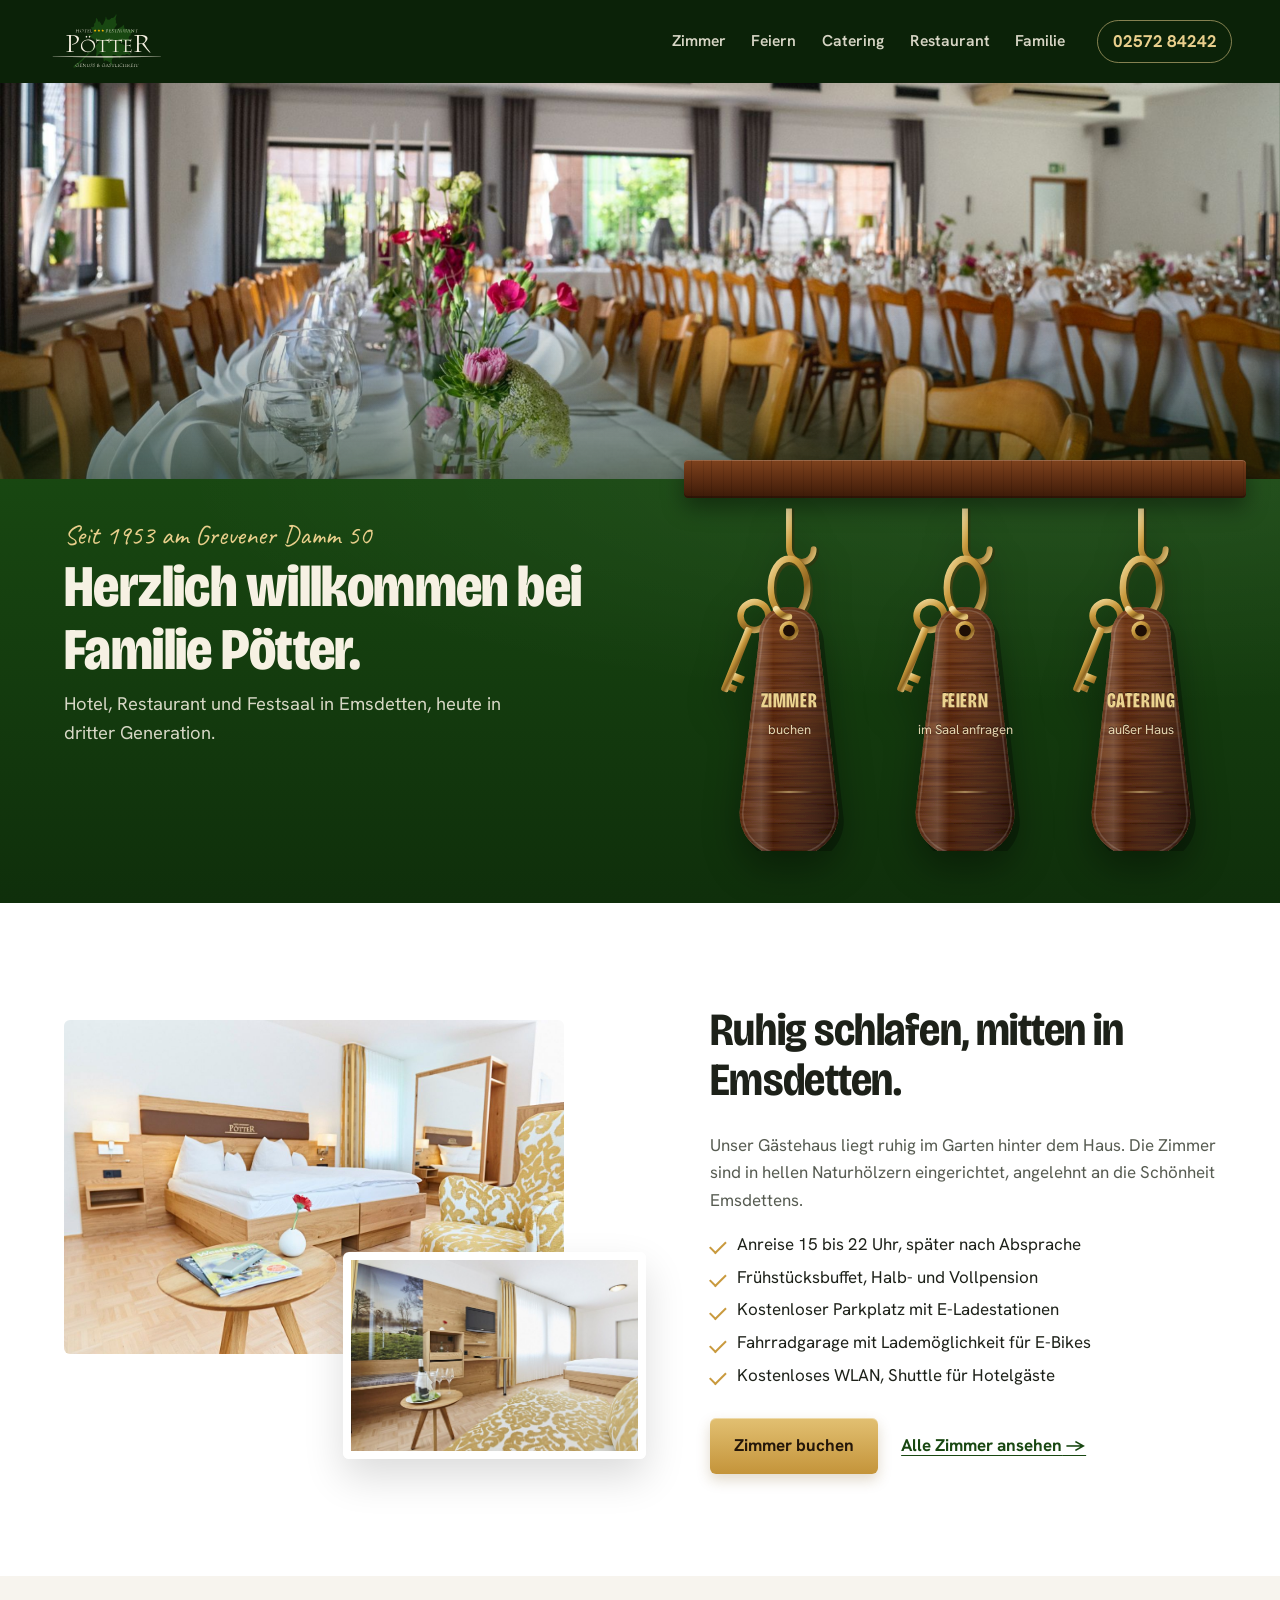
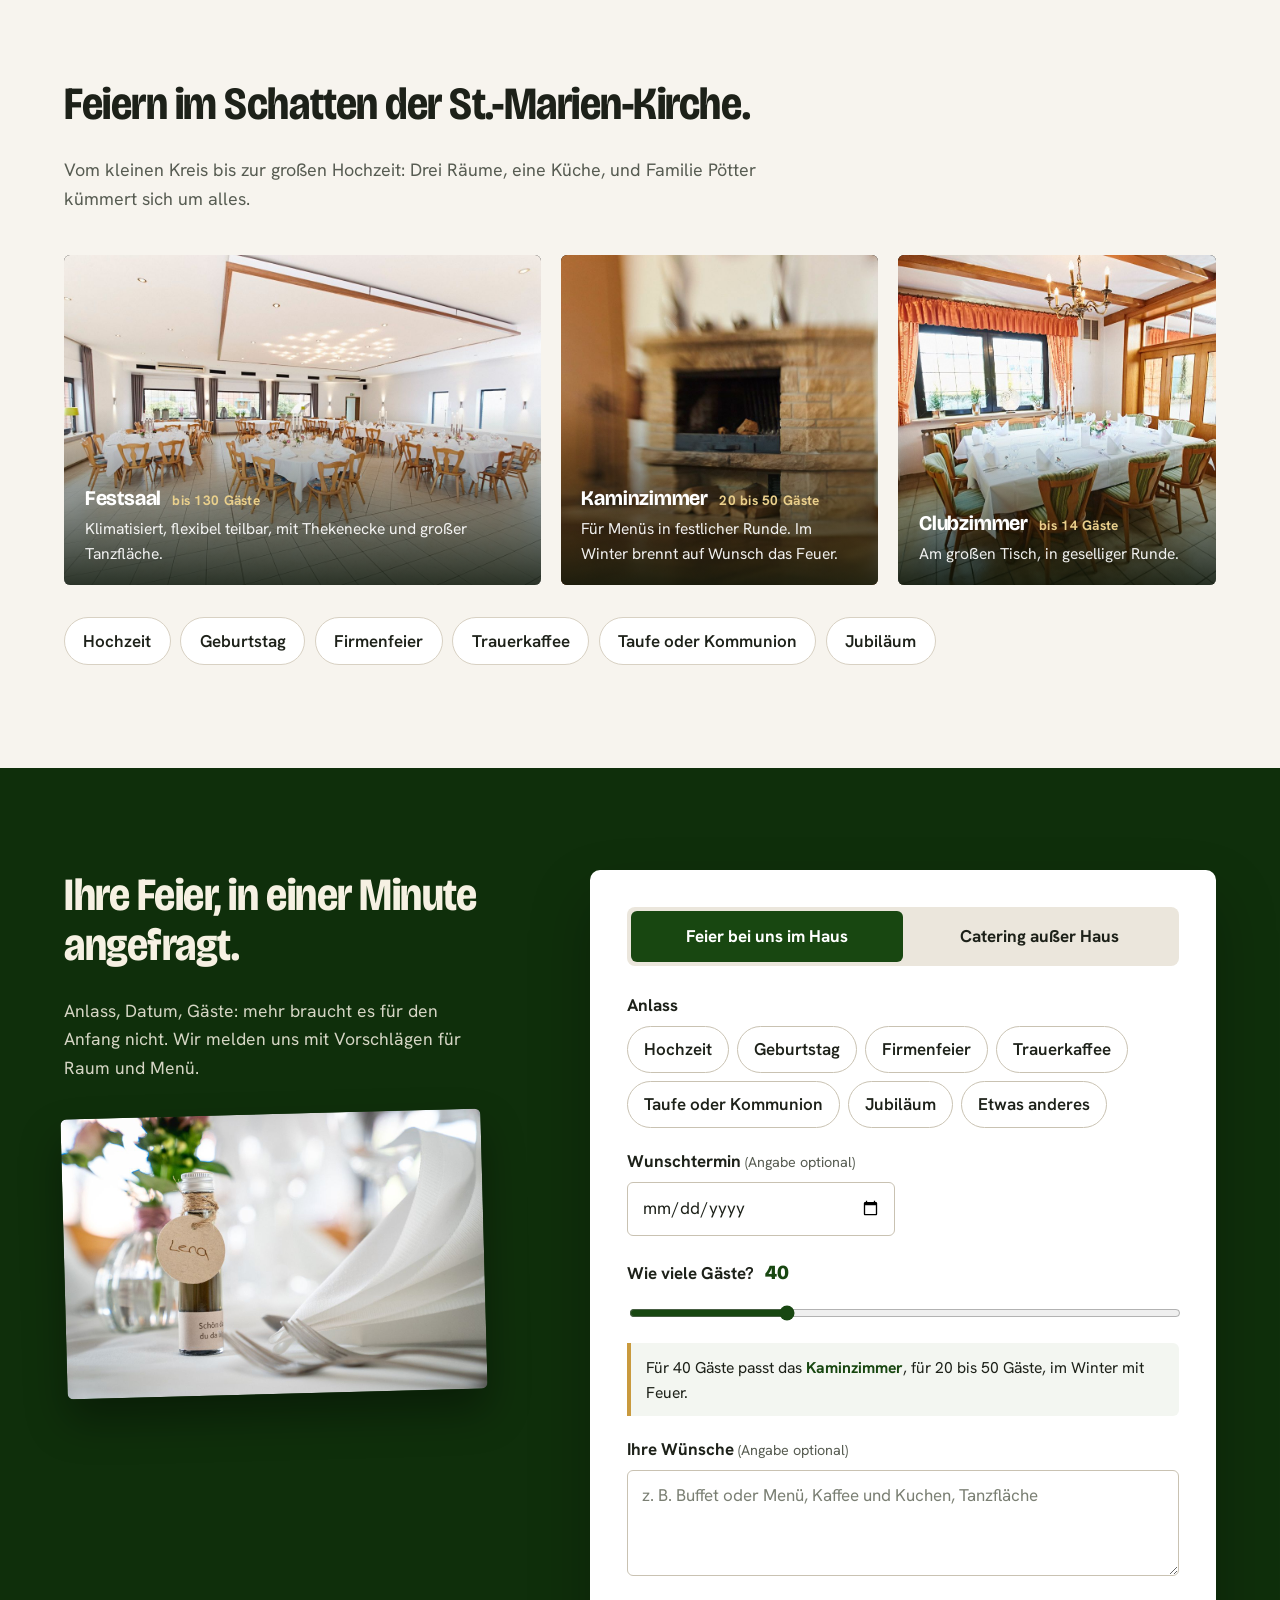
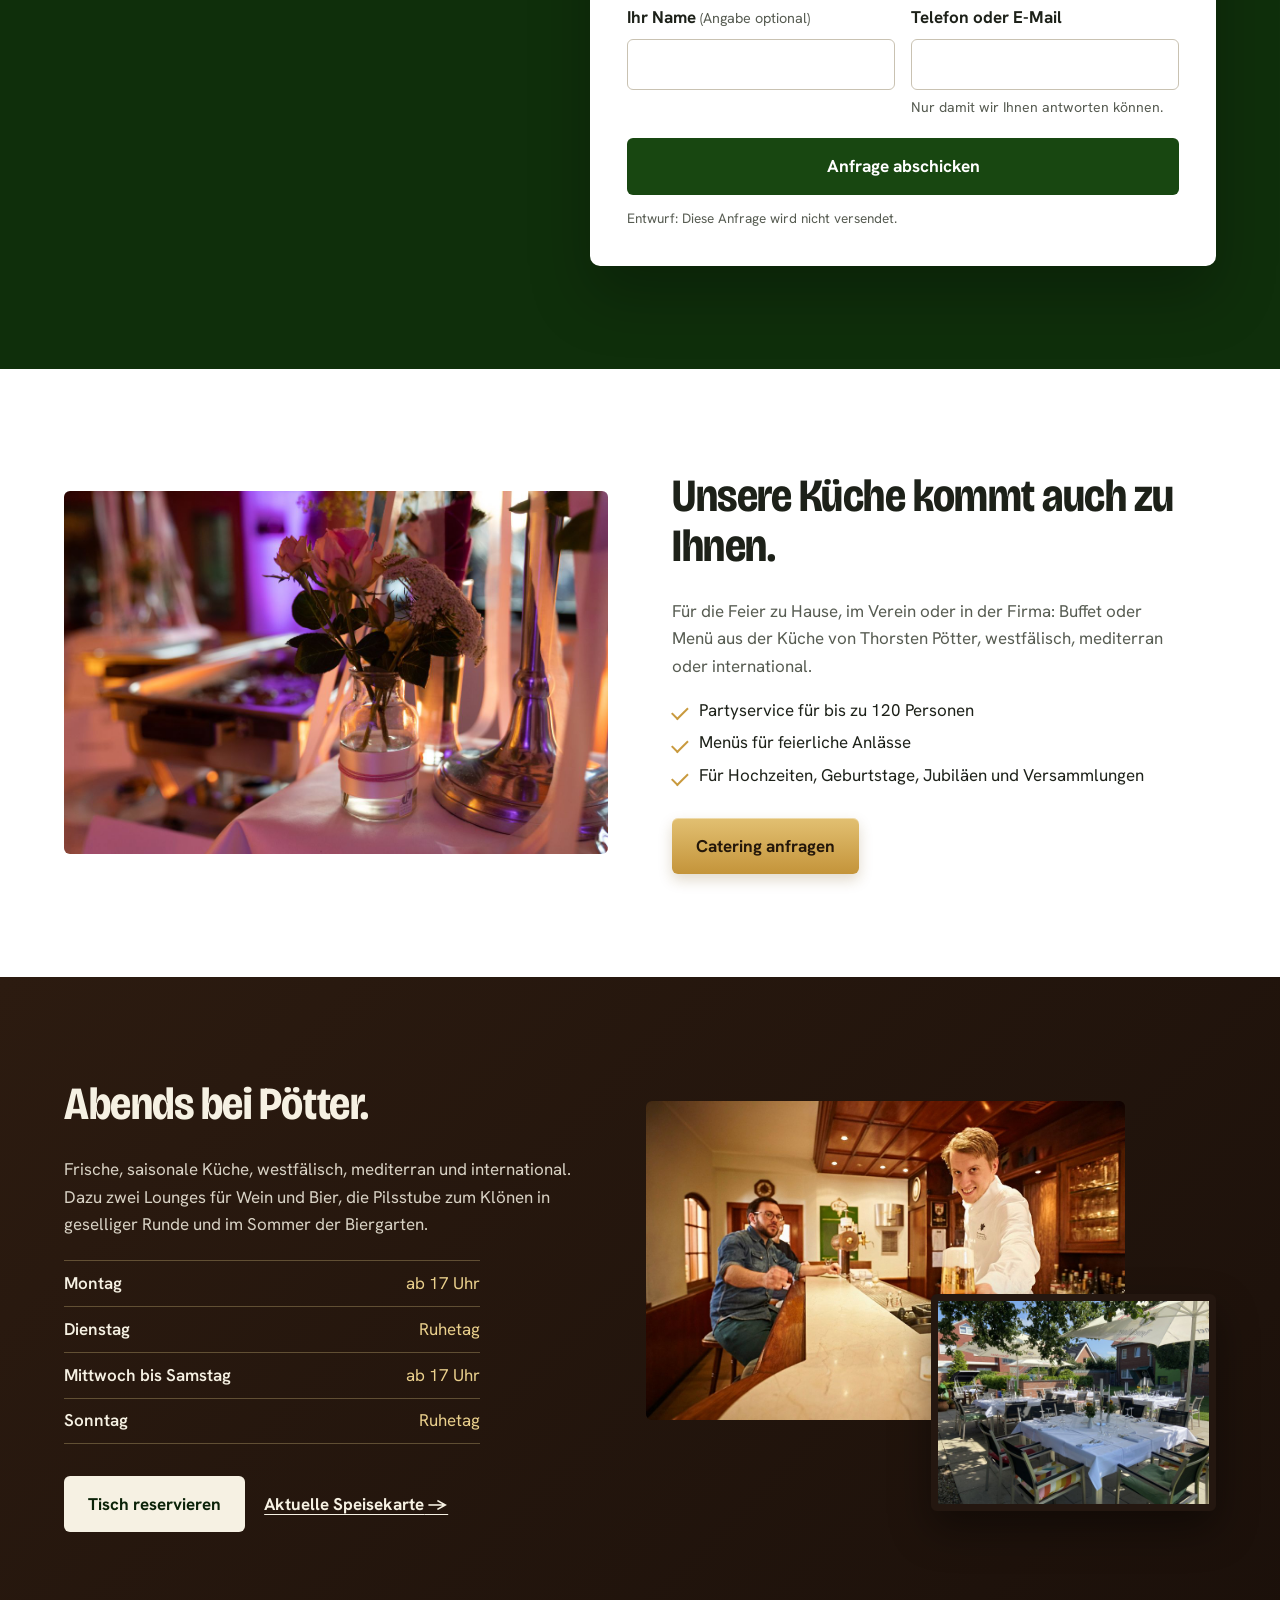
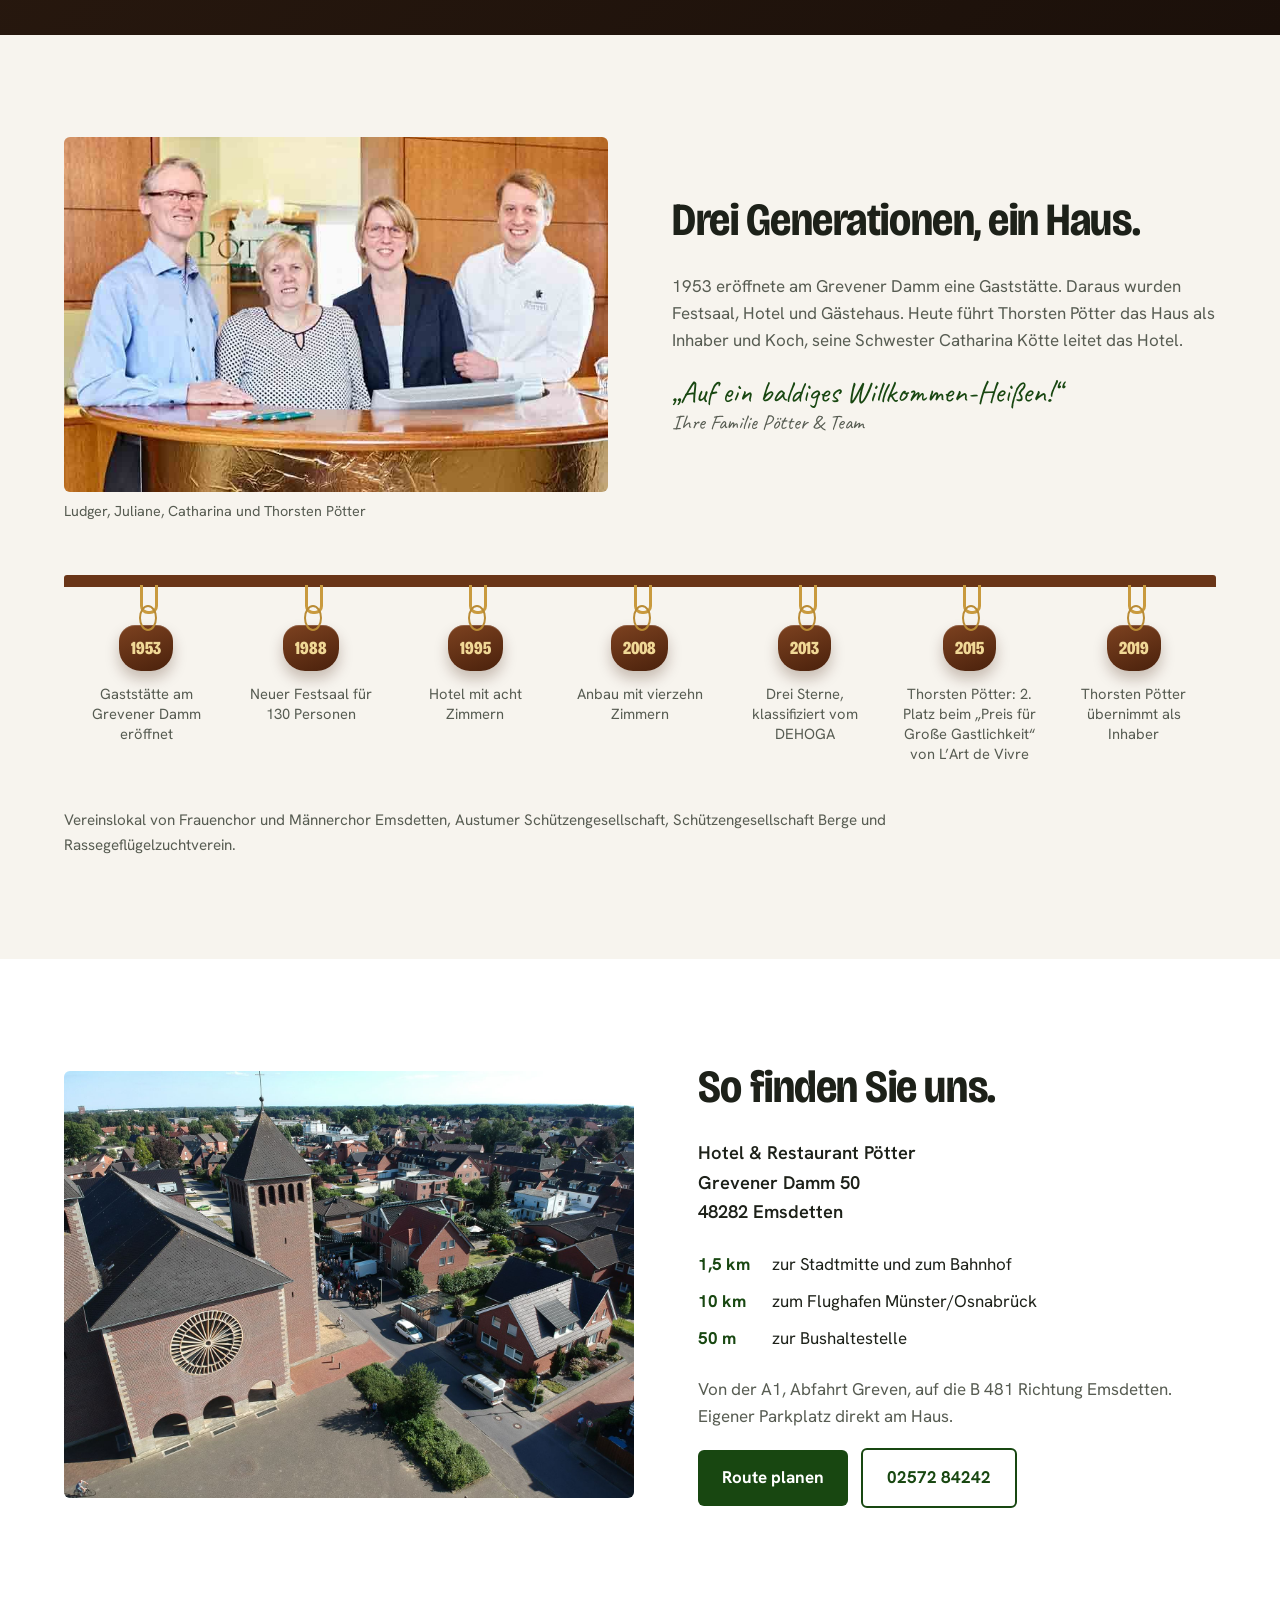
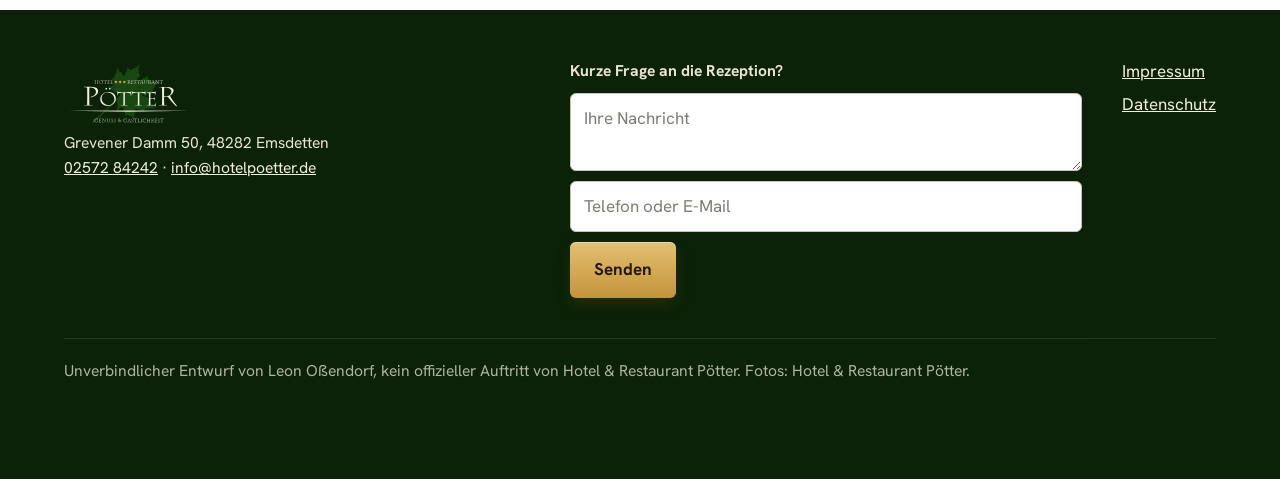
==== index.html @ 9cf36cfa "Entwurf Hotel & Restaurant Pötter: Startseite mit Schlüsselbrett, Feieranfrage, Catering" ====
<!DOCTYPE html>
<html lang="de-DE">
<head>
<meta charset="utf-8">
<meta name="viewport" content="width=device-width, initial-scale=1">
<meta name="robots" content="noindex,nofollow">
<title>Hotel & Restaurant Pötter, Emsdetten (Entwurf)</title>
<meta name="description" content="Unverbindlicher Entwurf von Leon Oßendorf für das Hotel & Restaurant Pötter in Emsdetten.">
<link rel="preload" href="fonts/bricolage.woff" as="font" type="font/woff" crossorigin>
<link rel="stylesheet" href="css/style.css?v=1">
<link rel="icon" href="img/signet.svg" type="image/svg+xml">
</head>
<body>
<a class="skip" href="#inhalt">Zum Inhalt</a>

<!-- Wiederverwendbare Teile für die Schlüsselanhänger -->
<svg width="0" height="0" style="position:absolute" aria-hidden="true" focusable="false">
  <defs>
    <filter id="maserung" x="0" y="0" width="100%" height="100%">
      <feTurbulence type="fractalNoise" baseFrequency="0.012 0.32" numOctaves="3" seed="7" result="n"/>
      <feColorMatrix in="n" type="matrix" values="0 0 0 0 0.36  0 0 0 0 0.19  0 0 0 0 0.08  0 0 0 -1.6 1.15" result="dunkel"/>
      <feComposite in="dunkel" in2="SourceGraphic" operator="in" result="holz"/>
      <feBlend in="holz" in2="SourceGraphic" mode="multiply"/>
    </filter>
    <linearGradient id="lack" x1="0" y1="0" x2="1" y2="1">
      <stop offset="0" stop-color="#8a4a22"/>
      <stop offset=".55" stop-color="#5e2e14"/>
      <stop offset="1" stop-color="#3a1b0b"/>
    </linearGradient>
    <linearGradient id="glanz" x1="0" y1="0" x2="1" y2="0">
      <stop offset="0" stop-color="#fff" stop-opacity=".0"/>
      <stop offset=".22" stop-color="#fff" stop-opacity=".16"/>
      <stop offset=".34" stop-color="#fff" stop-opacity=".0"/>
      <stop offset="1" stop-color="#000" stop-opacity=".22"/>
    </linearGradient>
    <linearGradient id="messing" x1="0" y1="0" x2="1" y2="1">
      <stop offset="0" stop-color="#f3dea0"/>
      <stop offset=".35" stop-color="#c99a3e"/>
      <stop offset=".7" stop-color="#8d6420"/>
      <stop offset="1" stop-color="#e2c47a"/>
    </linearGradient>
    <symbol id="anhaenger" viewBox="0 -34 140 354">
      <!-- Messinghaken aus der Leiste -->
      <path d="M70 -34V2c0 9 6 14 12 14s11-5 11-12" fill="none" stroke="#3b2a0c" stroke-width="7" stroke-linecap="round" opacity=".45" transform="translate(1.5 2)"/>
      <path d="M70 -34V2c0 9 6 14 12 14s11-5 11-12" fill="none" stroke="url(#messing)" stroke-width="5.5" stroke-linecap="round"/>
      <!-- Schlüssel hinter dem Anhänger -->
      <g transform="translate(46 46) rotate(22)">
        <circle cx="0" cy="22" r="13" fill="none" stroke="url(#messing)" stroke-width="6"/>
        <rect x="-3.5" y="34" width="7" height="64" rx="2" fill="url(#messing)"/>
        <path d="M3 78h10v7H3zM3 89h7v6H3z" fill="url(#messing)"/>
      </g>
      <!-- Ring -->
      <ellipse cx="70" cy="40" rx="17" ry="27" fill="none" stroke="#5b4214" stroke-width="7.5" opacity=".55" transform="translate(1.5 2)"/>
      <ellipse cx="70" cy="40" rx="17" ry="27" fill="none" stroke="url(#messing)" stroke-width="6"/>
      <!-- Schatten des Anhängers -->
      <path d="M70 58c20 0 28 13 28 30l18 160c2 24-18 44-46 44S22 272 24 248L42 88c0-17 8-30 28-30z" fill="#000" opacity=".28" transform="translate(5 7)"/>
      <!-- Körper aus Holz -->
      <path d="M70 58c20 0 28 13 28 30l18 160c2 24-18 44-46 44S22 272 24 248L42 88c0-17 8-30 28-30z" fill="url(#lack)" filter="url(#maserung)"/>
      <path d="M70 58c20 0 28 13 28 30l18 160c2 24-18 44-46 44S22 272 24 248L42 88c0-17 8-30 28-30z" fill="url(#glanz)"/>
      <path d="M70 61c18 0 25 12 25 27l18 160c2 22-16 41-43 41S25 270 27 248L45 88c0-15 7-27 25-27z" fill="none" stroke="#fff" stroke-opacity=".14" stroke-width="1.5"/>
      <!-- Loch mit Messingöse -->
      <circle cx="70" cy="80" r="9" fill="url(#messing)"/>
      <circle cx="70" cy="80" r="5.5" fill="#1d0e05"/>
      <!-- Ring vorne durch die Öse -->
      <path d="M58 60a17 27 0 0 0 12 7" fill="none" stroke="url(#messing)" stroke-width="6" stroke-linecap="round"/>
    </symbol>
  </defs>
</svg>

<header class="kopf" id="top">
  <a class="marke" href="#top" aria-label="Hotel & Restaurant Pötter, zum Seitenanfang">
    <img src="img/logo-hell.svg" alt="Hotel & Restaurant Pötter" width="150" height="83">
  </a>
  <nav class="menue" aria-label="Hauptmenü">
    <a href="#zimmer">Zimmer</a>
    <a href="#feiern">Feiern</a>
    <a href="#catering">Catering</a>
    <a href="#restaurant">Restaurant</a>
    <a href="#familie">Familie</a>
  </nav>
  <a class="kopf-tel" href="tel:+49257284242"><span>02572 84242</span></a>
</header>

<main id="inhalt">

<!-- HERO: das Schlüsselbrett -->
<section class="hero" aria-labelledby="hero-titel">
  <div class="hero-bild">
    <img src="img/saal-tafel.jpg" alt="Festlich gedeckte lange Tafel mit Blumen im Festsaal von Pötter" width="1920" height="1280" fetchpriority="high">
  </div>
  <div class="hero-brett">
    <div class="hero-text">
      <p class="seit">Seit 1953 am Grevener Damm 50</p>
      <h1 id="hero-titel">Herzlich willkommen bei Familie Pötter.</h1>
      <p class="hero-unter">Hotel, Restaurant und Festsaal in Emsdetten, heute in dritter Generation.</p>
    </div>
    <ul class="schluessel" aria-label="Wohin möchten Sie?">
      <li>
        <a class="key" href="#zimmer" data-open="buchung">
          <svg class="fob" viewBox="0 -34 140 354" aria-hidden="true"><use href="#anhaenger"/></svg>
          <span class="gravur"><span class="g-gross">Zimmer</span><span class="g-klein">buchen</span></span>
        </a>
      </li>
      <li>
        <a class="key" href="#anfrage" data-weg="saal">
          <svg class="fob" viewBox="0 -34 140 354" aria-hidden="true"><use href="#anhaenger"/></svg>
          <span class="gravur"><span class="g-gross">Feiern</span><span class="g-klein">im Saal anfragen</span></span>
        </a>
      </li>
      <li>
        <a class="key" href="#anfrage" data-weg="catering">
          <svg class="fob" viewBox="0 -34 140 354" aria-hidden="true"><use href="#anhaenger"/></svg>
          <span class="gravur"><span class="g-gross">Catering</span><span class="g-klein">außer Haus</span></span>
        </a>
      </li>
    </ul>
  </div>
</section>

<!-- ZIMMER -->
<section class="block zimmer" id="zimmer" aria-labelledby="zimmer-titel">
  <div class="zimmer-bilder">
    <img class="z1" src="img/zimmer-1.jpg" alt="Doppelzimmer mit hellem Naturholz und Sesseln" width="1224" height="816" loading="lazy">
    <img class="z2" src="img/zimmer-3.jpg" alt="Zimmer mit großem Landschaftsbild an der Wand" width="1192" height="795" loading="lazy">
  </div>
  <div class="zimmer-text">
    <h2 id="zimmer-titel">Ruhig schlafen, mitten in Emsdetten.</h2>
    <p>Unser Gästehaus liegt ruhig im Garten hinter dem Haus. Die Zimmer sind in hellen Naturhölzern eingerichtet, angelehnt an die Schönheit Emsdettens.</p>
    <ul class="haekchen">
      <li>Anreise 15 bis 22 Uhr, später nach Absprache</li>
      <li>Frühstücksbuffet, Halb- und Vollpension</li>
      <li>Kostenloser Parkplatz mit E-Ladestationen</li>
      <li>Fahrradgarage mit Lademöglichkeit für E-Bikes</li>
      <li>Kostenloses WLAN, Shuttle für Hotelgäste</li>
    </ul>
    <button class="knopf knopf-messing" type="button" data-open="buchung">Zimmer buchen</button>
    <a class="mehr" href="#hinweis-unterseite" data-unterseite="Zimmer">Alle Zimmer ansehen</a>
  </div>
</section>

<!-- FEIERN -->
<section class="block feiern" id="feiern" aria-labelledby="feiern-titel">
  <div class="feiern-kopf">
    <h2 id="feiern-titel">Feiern im Schatten der <span class="nw">St.-Marien-Kirche.</span></h2>
    <p>Vom kleinen Kreis bis zur großen Hochzeit: Drei Räume, eine Küche, und Familie Pötter kümmert sich um alles.</p>
  </div>
  <div class="raeume">
    <article class="raum">
      <img src="img/festsaal.jpg" alt="Festsaal mit runden, festlich gedeckten Tischen" width="1224" height="816" loading="lazy">
      <div class="raum-text">
        <h3>Festsaal <span class="anzahl">bis 130 Gäste</span></h3>
        <p>Klimatisiert, flexibel teilbar, mit Thekenecke und großer Tanzfläche.</p>
      </div>
    </article>
    <article class="raum">
      <img src="img/kaminzimmer.jpg" alt="Kamin im Kaminzimmer" width="1224" height="816" loading="lazy">
      <div class="raum-text">
        <h3>Kaminzimmer <span class="anzahl">20 bis 50 Gäste</span></h3>
        <p>Für Menüs in festlicher Runde. Im Winter brennt auf Wunsch das Feuer.</p>
      </div>
    </article>
    <article class="raum">
      <img src="img/clubzimmer.jpg" alt="Gedeckte Tafel in einem holzvertäfelten Raum" width="1224" height="816" loading="lazy">
      <div class="raum-text">
        <h3>Clubzimmer <span class="anzahl">bis 14 Gäste</span></h3>
        <p>Am großen Tisch, in geselliger Runde.</p>
      </div>
    </article>
  </div>
  <ul class="anlaesse" aria-label="Anlässe">
    <li><button type="button" data-anlass="Hochzeit">Hochzeit</button></li>
    <li><button type="button" data-anlass="Geburtstag">Geburtstag</button></li>
    <li><button type="button" data-anlass="Firmenfeier">Firmenfeier</button></li>
    <li><button type="button" data-anlass="Trauerkaffee">Trauerkaffee</button></li>
    <li><button type="button" data-anlass="Taufe oder Kommunion">Taufe oder Kommunion</button></li>
    <li><button type="button" data-anlass="Jubiläum">Jubiläum</button></li>
  </ul>
</section>

<!-- ANFRAGE mit Weiche -->
<section class="block anfrage" id="anfrage" aria-labelledby="anfrage-titel">
  <div class="anfrage-seite">
    <h2 id="anfrage-titel">Ihre Feier, in einer Minute angefragt.</h2>
    <p>Anlass, Datum, Gäste: mehr braucht es für den Anfang nicht. Wir melden uns mit Vorschlägen für Raum und Menü.</p>
    <figure class="anfrage-foto">
      <img src="img/tischkarte.jpg" alt="Tischkarte mit Namen neben einer gefalteten Serviette" width="1200" height="800" loading="lazy">
    </figure>
  </div>

  <form class="formular" id="feierform" novalidate>
    <div class="weiche" role="radiogroup" aria-label="Wo soll gefeiert werden?">
      <label><input type="radio" name="weg" value="saal" checked><span>Feier bei uns im Haus</span></label>
      <label><input type="radio" name="weg" value="catering"><span>Catering außer Haus</span></label>
    </div>

    <fieldset class="feld">
      <legend>Anlass</legend>
      <div class="chips" id="anlass-chips">
        <label><input type="radio" name="anlass" value="Hochzeit"><span>Hochzeit</span></label>
        <label><input type="radio" name="anlass" value="Geburtstag"><span>Geburtstag</span></label>
        <label><input type="radio" name="anlass" value="Firmenfeier"><span>Firmenfeier</span></label>
        <label><input type="radio" name="anlass" value="Trauerkaffee"><span>Trauerkaffee</span></label>
        <label><input type="radio" name="anlass" value="Taufe oder Kommunion"><span>Taufe oder Kommunion</span></label>
        <label><input type="radio" name="anlass" value="Jubiläum"><span>Jubiläum</span></label>
        <label><input type="radio" name="anlass" value="Etwas anderes"><span>Etwas anderes</span></label>
      </div>
    </fieldset>

    <div class="zweispaltig">
      <div class="feld">
        <label for="datum">Wunschtermin <span class="opt">(Angabe optional)</span></label>
        <input type="date" id="datum" name="datum">
      </div>
      <div class="feld nur-catering">
        <label for="ort">Wo wird gefeiert? <span class="opt">(Angabe optional)</span></label>
        <input type="text" id="ort" name="ort" placeholder="z. B. Firma in Emsdetten" autocomplete="off">
      </div>
    </div>

    <div class="feld">
      <label for="gaeste">Wie viele Gäste? <output id="gaeste-zahl" for="gaeste">40</output></label>
      <input type="range" id="gaeste" name="gaeste" min="5" max="130" step="5" value="40">
      <p class="raumtipp" id="raumtipp" aria-live="polite"></p>
    </div>

    <div class="feld">
      <label for="wuensche">Ihre Wünsche <span class="opt">(Angabe optional)</span></label>
      <textarea id="wuensche" name="wuensche" rows="3" placeholder="z. B. Buffet oder Menü, Kaffee und Kuchen, Tanzfläche"></textarea>
    </div>

    <div class="zweispaltig">
      <div class="feld">
        <label for="name">Ihr Name <span class="opt">(Angabe optional)</span></label>
        <input type="text" id="name" name="name" autocomplete="name">
      </div>
      <div class="feld">
        <label for="rueckweg">Telefon oder E-Mail</label>
        <input type="text" id="rueckweg" name="rueckweg" autocomplete="email" required aria-describedby="rueckweg-hilfe">
        <p class="hilfe" id="rueckweg-hilfe">Nur damit wir Ihnen antworten können.</p>
      </div>
    </div>

    <button class="knopf knopf-gruen" type="submit">Anfrage abschicken</button>
    <p class="entwurf-vermerk">Entwurf: Diese Anfrage wird nicht versendet.</p>
    <div class="bestaetigung" id="bestaetigung" tabindex="-1" hidden></div>
  </form>
</section>

<!-- CATERING -->
<section class="block catering" id="catering" aria-labelledby="catering-titel">
  <div class="catering-bild">
    <img src="img/buffet.jpg" alt="Angerichtetes Buffet mit Blumen und Kerzenlicht" width="1200" height="800" loading="lazy">
  </div>
  <div class="catering-text">
    <h2 id="catering-titel">Unsere Küche kommt auch zu Ihnen.</h2>
    <p>Für die Feier zu Hause, im Verein oder in der Firma: Buffet oder Menü aus der Küche von Thorsten Pötter, westfälisch, mediterran oder international.</p>
    <ul class="haekchen">
      <li>Partyservice für bis zu 120 Personen</li>
      <li>Menüs für feierliche Anlässe</li>
      <li>Für Hochzeiten, Geburtstage, Jubiläen und Versammlungen</li>
    </ul>
    <a class="knopf knopf-messing" href="#anfrage" data-weg="catering">Catering anfragen</a>
  </div>
</section>

<!-- RESTAURANT -->
<section class="block restaurant" id="restaurant" aria-labelledby="restaurant-titel">
  <div class="restaurant-text">
    <h2 id="restaurant-titel">Abends bei Pötter.</h2>
    <p>Frische, saisonale Küche, westfälisch, mediterran und international. Dazu zwei Lounges für Wein und Bier, die Pilsstube zum Klönen in geselliger Runde und im Sommer der Biergarten.</p>
    <dl class="zeiten">
      <div><dt>Montag</dt><dd>ab 17 Uhr</dd></div>
      <div><dt>Dienstag</dt><dd>Ruhetag</dd></div>
      <div><dt>Mittwoch bis Samstag</dt><dd>ab 17 Uhr</dd></div>
      <div><dt>Sonntag</dt><dd>Ruhetag</dd></div>
    </dl>
    <div class="knopfreihe">
      <button class="knopf knopf-hell" type="button" data-open="tisch">Tisch reservieren</button>
      <a class="mehr mehr-hell" href="#hinweis-unterseite" data-unterseite="Speisekarte">Aktuelle Speisekarte</a>
    </div>
  </div>
  <div class="restaurant-bilder">
    <img class="r1" src="img/pilsstube.jpg" alt="Thorsten Pötter zapft ein Pils an der Theke der Pilsstube" width="1224" height="816" loading="lazy">
    <img class="r2" src="img/biergarten.jpg" alt="Gedeckte Tafeln im Biergarten unter Sonnenschirmen" width="1280" height="960" loading="lazy">
  </div>
</section>

<!-- FAMILIE: Schlüsselbrett der Jahre -->
<section class="block familie" id="familie" aria-labelledby="familie-titel">
  <div class="familie-kopf">
    <figure class="familie-foto">
      <img src="img/familie.jpg" alt="Ludger, Juliane, Catharina und Thorsten Pötter an der Rezeption" width="830" height="542" loading="lazy">
      <figcaption>Ludger, Juliane, Catharina und Thorsten Pötter</figcaption>
    </figure>
    <div>
      <h2 id="familie-titel">Drei Generationen, ein Haus.</h2>
      <p>1953 eröffnete am Grevener Damm eine Gaststätte. Daraus wurden Festsaal, Hotel und Gästehaus. Heute führt Thorsten Pötter das Haus als Inhaber und Koch, seine Schwester Catharina Kötte leitet das Hotel.</p>
      <p class="zitat">„Auf ein baldiges Willkommen-Heißen!“ <span>Ihre Familie Pötter &amp; Team</span></p>
    </div>
  </div>
  <ol class="jahre" aria-label="Geschichte des Hauses">
    <li><span class="jahr">1953</span><span class="was">Gaststätte am Grevener Damm eröffnet</span></li>
    <li><span class="jahr">1988</span><span class="was">Neuer Festsaal für 130 Personen</span></li>
    <li><span class="jahr">1995</span><span class="was">Hotel mit acht Zimmern</span></li>
    <li><span class="jahr">2008</span><span class="was">Anbau mit vierzehn Zimmern</span></li>
    <li><span class="jahr">2013</span><span class="was">Drei Sterne, klassifiziert vom DEHOGA</span></li>
    <li><span class="jahr">2015</span><span class="was">Thorsten Pötter: 2. Platz beim „Preis für Große Gastlichkeit“ von L’Art de Vivre</span></li>
    <li><span class="jahr">2019</span><span class="was">Thorsten Pötter übernimmt als Inhaber</span></li>
  </ol>
  <p class="vereine">Vereinslokal von Frauenchor und Männerchor Emsdetten, Austumer Schützengesellschaft, Schützengesellschaft Berge und Rassegeflügelzuchtverein.</p>
</section>

<!-- ANFAHRT -->
<section class="block anfahrt" id="anfahrt" aria-labelledby="anfahrt-titel">
  <img class="luftbild" src="img/luftbild.jpg" alt="Luftbild: St.-Marien-Kirche und daneben das Haus Pötter" width="1600" height="1200" loading="lazy">
  <div class="anfahrt-text">
    <h2 id="anfahrt-titel">So finden Sie uns.</h2>
    <address>Hotel &amp; Restaurant Pötter<br>Grevener Damm 50<br>48282 Emsdetten</address>
    <ul class="entfernung">
      <li><strong>1,5 km</strong> zur Stadtmitte und zum Bahnhof</li>
      <li><strong>10 km</strong> zum Flughafen Münster/Osnabrück</li>
      <li><strong>50 m</strong> zur Bushaltestelle</li>
    </ul>
    <p>Von der A1, Abfahrt Greven, auf die B 481 Richtung Emsdetten. Eigener Parkplatz direkt am Haus.</p>
    <div class="knopfreihe">
      <a class="knopf knopf-gruen" href="https://www.openstreetmap.org/?mlat=52.16956&amp;mlon=7.540271#map=17/52.16956/7.540271" rel="noopener" target="_blank">Route planen</a>
      <a class="knopf knopf-rand" href="tel:+49257284242">02572 84242</a>
    </div>
  </div>
</section>

</main>

<footer class="fuss">
  <div class="fuss-spalten">
    <div>
      <img src="img/logo-hell.svg" alt="Hotel & Restaurant Pötter" width="130" height="72">
      <p>Grevener Damm 50, 48282 Emsdetten<br><a href="tel:+49257284242">02572 84242</a> · <a href="mailto:info@hotelpoetter.de">info@hotelpoetter.de</a></p>
    </div>
    <form class="kurzform" id="kurzform" novalidate>
      <p class="kurzform-titel">Kurze Frage an die Rezeption?</p>
      <label for="kf-text" class="unsichtbar">Ihre Nachricht</label>
      <textarea id="kf-text" rows="2" placeholder="Ihre Nachricht"></textarea>
      <label for="kf-weg" class="unsichtbar">Telefon oder E-Mail</label>
      <input id="kf-weg" type="text" placeholder="Telefon oder E-Mail" required>
      <button class="knopf knopf-messing" type="submit">Senden</button>
      <p class="kf-ok" id="kf-ok" hidden>Danke! Im Entwurf wird nichts versendet. In der fertigen Seite landet Ihre Nachricht direkt an der Rezeption.</p>
    </form>
    <nav aria-label="Rechtliches" class="fuss-links">
      <a href="impressum.html">Impressum</a>
      <a href="datenschutz.html">Datenschutz</a>
    </nav>
  </div>
  <p class="entwurf">Unverbindlicher Entwurf von Leon Oßendorf, kein offizieller Auftritt von Hotel &amp; Restaurant Pötter. Fotos: Hotel &amp; Restaurant Pötter.</p>
</footer>

<!-- Mobile Leiste -->
<nav class="daumen" aria-label="Schnellzugriff">
  <a href="tel:+49257284242">Anrufen</a>
  <button type="button" data-open="buchung">Zimmer</button>
  <a href="#anfrage" data-weg="saal">Feier anfragen</a>
</nav>

<!-- Demo-Fenster -->
<dialog class="fenster" id="fenster-buchung" aria-labelledby="fb-titel">
  <form method="dialog" class="fenster-inhalt" id="buchungform">
    <h2 id="fb-titel">Zimmer buchen</h2>
    <div class="zweispaltig">
      <div class="feld"><label for="fb-an">Anreise</label><input type="date" id="fb-an"></div>
      <div class="feld"><label for="fb-ab">Abreise</label><input type="date" id="fb-ab"></div>
    </div>
    <div class="feld"><label for="fb-pers">Personen</label>
      <select id="fb-pers"><option>1</option><option selected>2</option><option>3</option><option>4</option></select></div>
    <button class="knopf knopf-gruen" type="button" id="fb-pruefen">Freie Zimmer zeigen</button>
    <p class="fenster-hinweis" id="fb-hinweis">In der fertigen Seite zeigt dieser Knopf direkt die freien Zimmer aus Ihrem Buchungssystem DIRS21, ohne Umweg.</p>
    <button class="schliessen" value="zu" aria-label="Fenster schließen">×</button>
  </form>
</dialog>
<dialog class="fenster" id="fenster-tisch" aria-labelledby="ft-titel">
  <form method="dialog" class="fenster-inhalt">
    <h2 id="ft-titel">Tisch reservieren</h2>
    <p>In der fertigen Seite öffnet sich hier Ihre Tischreservierung von gastronaut, wie bisher: Tag, Uhrzeit, Personen, fertig.</p>
    <p class="fenster-hinweis">Lieber anrufen? <a href="tel:+49257284242">02572 84242</a></p>
    <button class="schliessen" value="zu" aria-label="Fenster schließen">×</button>
  </form>
</dialog>
<dialog class="fenster" id="fenster-unterseite" aria-labelledby="fu-titel">
  <form method="dialog" class="fenster-inhalt">
    <h2 id="fu-titel">Unterseite</h2>
    <p id="fu-text">Diese Unterseite baue ich nach unserem Gespräch aus.</p>
    <button class="schliessen" value="zu" aria-label="Fenster schließen">×</button>
  </form>
</dialog>

<script src="js/main.js?v=1"></script>
</body>
</html>
---- css/style.css ----
@font-face{font-family:"Bricolage";src:url(../fonts/bricolage.woff) format("woff");font-weight:400 800;font-stretch:75% 100%;font-display:swap}
@font-face{font-family:"Hanken";src:url(../fonts/hanken.woff) format("woff");font-weight:100 900;font-display:swap}
@font-face{font-family:"Caveat";src:url(../fonts/caveat-var.woff2) format("woff2");font-weight:400 700;font-display:swap}

:root{
  --gruen:#184711;
  --gruen-tief:#0f2f0b;
  --gruen-nacht:#0b2208;
  --holz:#5e2e14;
  --messing:#c99a3e;
  --messing-hell:#e9cf8c;
  --papier:#f7f4ee;
  --stein:#ebe6dc;
  --tinte:#1d2119;
  --grau:#575c52;
  --rand:#d8d1c3;
  --r:6px;
}
*{box-sizing:border-box}
html{scroll-behavior:smooth;scroll-padding-top:84px}
body{margin:0;font-family:"Hanken",system-ui,sans-serif;font-size:1.0625rem;line-height:1.6;color:var(--tinte);background:#fff;-webkit-font-smoothing:antialiased}
img{max-width:100%;height:auto;display:block}
h1,h2,h3{font-family:"Bricolage",sans-serif;line-height:1.08;margin:0 0 .6em;letter-spacing:-.01em}
h2{font-size:clamp(1.9rem,3.6vw,3rem);font-weight:700;font-stretch:88%}
h3{font-size:1.3rem;font-weight:700}
p{margin:0 0 1em}
a{color:inherit}
.skip{position:absolute;left:-999px;top:0;background:#fff;padding:.6em 1em;z-index:99}
.skip:focus{left:8px;top:8px}
.unsichtbar{position:absolute;width:1px;height:1px;overflow:hidden;clip:rect(0 0 0 0)}
:focus-visible{outline:3px solid var(--messing);outline-offset:3px}

/* Kopf */
.kopf{position:sticky;top:0;z-index:20;display:flex;align-items:center;gap:2rem;padding:.55rem clamp(1rem,4vw,3rem);background:var(--gruen-nacht);color:#f3eedf}
.marke img{width:118px;height:auto}
.menue{display:flex;gap:1.6rem;margin-left:auto}
.menue a{text-decoration:none;font-weight:600;font-size:.98rem;opacity:.88;padding:.4rem 0;border-bottom:2px solid transparent;transition:opacity .2s,border-color .2s}
.menue a:hover{opacity:1;border-color:var(--messing)}
.kopf-tel{text-decoration:none;font-weight:700;border:1.5px solid rgba(233,207,140,.55);color:var(--messing-hell);padding:.45rem .9rem;border-radius:999px;white-space:nowrap;transition:background .2s}
.kopf-tel:hover{background:rgba(233,207,140,.12)}

/* Hero */
.hero{position:relative;background:var(--gruen-tief);color:#f6f1e3}
.hero-bild{height:min(44vh,450px);overflow:hidden;position:relative}
.hero-bild img{width:100%;height:100%;object-fit:cover;object-position:50% 58%;transform:scale(1.04);animation:ruhig 14s ease-out forwards}
.hero-bild::after{content:"";position:absolute;inset:0;background:linear-gradient(180deg,rgba(11,34,8,.0) 55%,rgba(11,34,8,.55) 100%)}
@keyframes ruhig{to{transform:scale(1)}}
.hero-brett{position:relative;display:grid;grid-template-columns:minmax(0,1fr) auto;gap:2rem 3rem;align-items:start;padding:0 clamp(1rem,5vw,4.5rem) 3.2rem;
  background:
    radial-gradient(120% 90% at 85% 0%,rgba(255,255,255,.06),transparent 60%),
    linear-gradient(180deg,var(--gruen) 0%,var(--gruen-tief) 100%)}
.hero{--fobw:150px;--fobgap:26px}
/* Holzleiste mit den Schlüsseln, sitzt auf der Kante zwischen Bild und Brett */
.schluessel{position:relative;z-index:0}
.schluessel::before{content:"";position:absolute;z-index:2;left:-30px;right:-30px;top:0;height:38px;border-radius:4px;
  background:repeating-linear-gradient(90deg,rgba(40,15,3,0) 0 7px,rgba(40,15,3,.22) 7px 8px,rgba(40,15,3,0) 8px 19px,rgba(40,15,3,.14) 19px 20px),
  linear-gradient(180deg,#7f421d 0%,#5a2b11 55%,#3b1a08 100%);
  box-shadow:0 10px 22px rgba(0,0,0,.4),inset 0 1px 0 rgba(255,255,255,.2),inset 0 -2px 0 rgba(0,0,0,.25)}
.schluessel li{position:relative;z-index:1}
.hero-text{padding-top:2.6rem;max-width:34rem}
.nw{white-space:nowrap}
.seit{font-family:"Caveat",cursive;font-size:1.7rem;color:var(--messing-hell);margin:0 0 .25rem;line-height:1.1}
.hero h1{font-size:clamp(2.3rem,4.6vw,4rem);font-weight:800;font-stretch:84%;margin-bottom:.5rem}
.hero-unter{font-size:1.15rem;opacity:.86;max-width:28rem}
.schluessel{list-style:none;margin:-19px 0 0;padding:12px 0 0;display:flex;gap:var(--fobgap)}
.schluessel li{width:var(--fobw)}
.key{position:relative;display:block;width:var(--fobw);aspect-ratio:140/354;text-decoration:none;color:var(--messing-hell);transform-origin:50% 10%;
  animation:pendel 2.6s cubic-bezier(.3,.6,.4,1) both}
.schluessel li:nth-child(2) .key{animation-delay:.12s}
.schluessel li:nth-child(3) .key{animation-delay:.24s}
@keyframes pendel{0%{transform:rotate(7deg)}22%{transform:rotate(-4.5deg)}44%{transform:rotate(2.6deg)}64%{transform:rotate(-1.3deg)}82%{transform:rotate(.5deg)}100%{transform:rotate(0)}}
.key:hover,.key:focus-visible{animation:wink 1.1s ease-in-out}
@keyframes wink{0%,100%{transform:rotate(0)}30%{transform:rotate(-3.5deg)}65%{transform:rotate(2deg)}}
.fob{width:100%;height:100%;display:block;filter:drop-shadow(0 18px 18px rgba(0,0,0,.35))}
.gravur{position:absolute;left:12%;right:12%;top:56%;display:flex;flex-direction:column;align-items:center;text-align:center;gap:.25rem}
.g-gross{font-family:"Bricolage",sans-serif;font-weight:700;font-stretch:76%;font-size:1.3rem;letter-spacing:.03em;text-transform:uppercase;
  color:#ecd38f;text-shadow:0 -1px 0 rgba(0,0,0,.55),0 1px 0 rgba(255,235,180,.25)}
.g-klein{font-size:.82rem;line-height:1.25;color:#f1e3bd;opacity:.92;max-width:8.5em;text-shadow:0 -1px 0 rgba(0,0,0,.5)}
.key::after{content:"";position:absolute;left:34%;right:34%;top:84%;height:2px;background:linear-gradient(90deg,transparent,rgba(233,207,140,.55),transparent)}
.key:focus-visible{outline-offset:6px}

/* Blöcke */
.block{padding:clamp(3.5rem,8vw,6.5rem) clamp(1rem,5vw,4.5rem)}
.knopf{display:inline-flex;align-items:center;justify-content:center;gap:.5rem;font:inherit;font-weight:700;text-decoration:none;cursor:pointer;border:0;border-radius:var(--r);padding:.9rem 1.5rem;min-height:48px;transition:transform .2s,background .2s,box-shadow .2s}
.knopf:hover{transform:translateY(-1px)}
.knopf-messing{background:linear-gradient(180deg,#e2c072,#c4943a);color:#24170a;box-shadow:0 1px 0 rgba(255,255,255,.4) inset,0 6px 14px rgba(120,80,20,.22)}
.knopf-gruen{background:var(--gruen);color:#fff}
.knopf-gruen:hover{background:#1f5a17}
.knopf-hell{background:#f6f1e3;color:var(--gruen-nacht)}
.knopf-rand{background:transparent;color:var(--gruen);border:2px solid var(--gruen)}
.mehr{display:inline-block;margin-left:1.2rem;font-weight:700;color:var(--gruen);text-underline-offset:4px}
.mehr::after{content:" →"}
.mehr-hell{color:#f6f1e3}
.haekchen{list-style:none;padding:0;margin:0 0 1.8rem}
.haekchen li{position:relative;padding-left:1.7rem;margin:.35rem 0}
.haekchen li::before{content:"";position:absolute;left:0;top:.62em;width:.85rem;height:.45rem;border-left:2.5px solid var(--messing);border-bottom:2.5px solid var(--messing);transform:rotate(-45deg)}
.knopfreihe{display:flex;flex-wrap:wrap;align-items:center;gap:.8rem 0}

/* Zimmer */
.zimmer{display:grid;grid-template-columns:1.15fr 1fr;gap:clamp(2rem,5vw,5rem);align-items:center;background:#fff}
.zimmer-bilder{position:relative;padding-bottom:18%}
.zimmer-bilder .z1{border-radius:var(--r);width:86%}
.zimmer-bilder .z2{position:absolute;right:0;bottom:0;width:52%;border-radius:var(--r);border:8px solid #fff;box-shadow:0 18px 40px rgba(0,0,0,.14)}
.zimmer-text p{color:var(--grau);max-width:32rem}

/* Feiern */
.feiern{background:var(--papier)}
.feiern-kopf{max-width:46rem;margin-bottom:2.6rem}
.feiern-kopf p{color:var(--grau);font-size:1.12rem}
.raeume{display:grid;grid-template-columns:1.5fr 1fr 1fr;gap:1.25rem}
.raum{position:relative;border-radius:var(--r);overflow:hidden;background:#000;min-height:330px}
.raum img{position:absolute;inset:0;width:100%;height:100%;object-fit:cover;transition:transform .9s ease}
.raum:hover img{transform:scale(1.035)}
.raum-text{position:absolute;left:0;right:0;bottom:0;padding:5rem 1.3rem 1.2rem;color:#fff;background:linear-gradient(180deg,transparent,rgba(10,20,8,.86))}
.raum-text h3{margin-bottom:.3rem;display:flex;flex-wrap:wrap;align-items:baseline;gap:.2rem .7rem}
.raum-text p{margin:0;font-size:.98rem;opacity:.92}
.anzahl{font-family:"Hanken",sans-serif;font-size:.85rem;font-weight:700;color:var(--messing-hell);letter-spacing:.02em}
.anlaesse{list-style:none;display:flex;flex-wrap:wrap;gap:.6rem;padding:0;margin:2rem 0 0}
.anlaesse button{font:inherit;font-weight:600;cursor:pointer;background:#fff;border:1.5px solid var(--rand);color:var(--tinte);border-radius:999px;padding:.6rem 1.15rem;min-height:44px;transition:border-color .2s,background .2s}
.anlaesse button:hover{border-color:var(--gruen);background:#f1f5ef}

/* Anfrage */
.anfrage{display:grid;grid-template-columns:.85fr 1.15fr;gap:clamp(2rem,5vw,5rem);background:var(--gruen-tief);color:#f6f1e3;align-items:start}
.anfrage-seite p{opacity:.86;font-size:1.1rem;max-width:26rem}
.anfrage-foto{margin:2rem 0 0;max-width:420px}
.anfrage-foto img{border-radius:var(--r);transform:rotate(-1.5deg);box-shadow:0 22px 40px rgba(0,0,0,.35)}
.formular{background:#fff;color:var(--tinte);border-radius:10px;padding:clamp(1.3rem,3vw,2.3rem);box-shadow:0 30px 60px rgba(0,0,0,.25)}
.weiche{display:grid;grid-template-columns:1fr 1fr;background:var(--stein);border-radius:8px;padding:4px;margin-bottom:1.6rem}
.weiche label{position:relative;cursor:pointer}
.weiche input{position:absolute;opacity:0}
.weiche span{display:block;text-align:center;font-weight:700;padding:.75rem .5rem;border-radius:6px;transition:background .25s,color .25s}
.weiche input:checked+span{background:var(--gruen);color:#fff}
.weiche input:focus-visible+span{outline:3px solid var(--messing)}
.feld{margin:0 0 1.25rem;border:0;padding:0;min-width:0}
.feld>label,.feld legend{display:block;font-weight:700;margin-bottom:.45rem;padding:0}
.opt{font-weight:400;color:var(--grau);font-size:.9rem}
input[type=text],input[type=date],textarea,select{width:100%;font:inherit;color:var(--tinte);background:#fff;border:1.5px solid #c9c2b2;border-radius:6px;padding:.7rem .85rem;min-height:48px}
textarea{resize:vertical}
input::placeholder,textarea::placeholder{color:#7a7f73}
input:focus,textarea:focus,select:focus{border-color:var(--gruen);outline:none;box-shadow:0 0 0 3px rgba(24,71,17,.18)}
.chips{display:flex;flex-wrap:wrap;gap:.5rem}
.chips label{cursor:pointer;position:relative}
.chips input{position:absolute;opacity:0}
.chips span{display:block;padding:.55rem 1rem;border:1.5px solid #c9c2b2;border-radius:999px;font-weight:600;transition:all .2s;min-height:44px;line-height:1.6}
.chips input:checked+span{background:var(--gruen);border-color:var(--gruen);color:#fff}
.chips input:focus-visible+span{outline:3px solid var(--messing)}
.zweispaltig{display:grid;grid-template-columns:1fr 1fr;gap:0 1rem}
input[type=range]{width:100%;accent-color:var(--gruen);height:32px}
output{font-family:"Bricolage",sans-serif;font-weight:800;color:var(--gruen);font-size:1.25rem;margin-left:.4rem}
.raumtipp{margin:.4rem 0 0;padding:.7rem .9rem;background:#f3f6f1;border-left:4px solid var(--messing);border-radius:0 6px 6px 0;font-size:.98rem}
.raumtipp strong{color:var(--gruen)}
.hilfe{font-size:.88rem;color:var(--grau);margin:.35rem 0 0}
.entwurf-vermerk{font-size:.85rem;color:var(--grau);margin:.8rem 0 0}
.formular .knopf{width:100%;font-size:1.08rem}
.nur-catering{display:none}
.formular.catering-weg .nur-catering{display:block}
.fehler input{border-color:#b3261e}
.fehlertext{color:#b3261e;font-size:.9rem;margin:.35rem 0 0}
.bestaetigung{margin-top:1.4rem;padding:1.3rem 1.4rem;border-radius:8px;background:#f3f6f1;border:1.5px solid #cfdcc9;animation:auf .5s ease}
.bestaetigung h3{color:var(--gruen);margin-bottom:.5rem}
.bestaetigung dl{display:grid;grid-template-columns:auto 1fr;gap:.2rem 1rem;margin:.6rem 0 .8rem}
.bestaetigung dt{color:var(--grau)}
.bestaetigung dd{margin:0;font-weight:600}
.bestaetigung p{margin:0;font-size:.95rem;color:var(--grau)}
@keyframes auf{from{opacity:0;transform:translateY(8px)}to{opacity:1;transform:none}}

/* Catering */
.catering{display:grid;grid-template-columns:1fr 1fr;gap:clamp(2rem,5vw,5rem);align-items:center;background:#fff}
.catering-bild img{border-radius:var(--r)}
.catering-text p{color:var(--grau);max-width:32rem}

/* Restaurant */
.restaurant{display:grid;grid-template-columns:1fr 1.1fr;gap:clamp(2rem,5vw,5rem);align-items:center;background:#2a1a10;color:#f6f1e3;
  background:linear-gradient(135deg,#2c1b10,#1b100a)}
.restaurant-text p{opacity:.86;max-width:32rem}
.zeiten{margin:1.4rem 0 2rem;max-width:26rem;border-top:1px solid rgba(233,207,140,.3)}
.zeiten div{display:flex;justify-content:space-between;gap:1rem;padding:.55rem 0;border-bottom:1px solid rgba(233,207,140,.3)}
.zeiten dt{font-weight:600}
.zeiten dd{margin:0;color:var(--messing-hell)}
.restaurant-bilder{position:relative;padding-bottom:16%}
.restaurant-bilder .r1{width:84%;border-radius:var(--r)}
.restaurant-bilder .r2{position:absolute;right:0;bottom:0;width:50%;border-radius:var(--r);border:7px solid #241710;box-shadow:0 18px 40px rgba(0,0,0,.4)}

/* Familie */
.familie{background:var(--papier)}
.familie-kopf{display:grid;grid-template-columns:1fr 1fr;gap:clamp(2rem,5vw,5rem);align-items:center;margin-bottom:3.2rem}
.familie-foto{margin:0}
.familie-foto img{border-radius:var(--r)}
.familie-foto figcaption{font-size:.9rem;color:var(--grau);margin-top:.5rem}
.familie-kopf p{color:var(--grau);max-width:34rem}
.zitat{font-family:"Caveat",cursive;font-size:1.9rem;line-height:1.2;color:var(--gruen)!important;margin-top:1.2rem}
.zitat span{display:block;font-size:1.3rem;color:var(--grau)}
.jahre{list-style:none;padding:0;margin:0;display:grid;grid-template-columns:repeat(7,minmax(0,1fr));gap:0;position:relative;border-top:12px solid #6a3517;border-radius:3px}
.jahre li{position:relative;padding:2.4rem .6rem 0;text-align:center}
.jahre li::before{content:"";position:absolute;left:50%;top:-2px;width:12px;height:26px;margin-left:-6px;border:3px solid var(--messing);border-radius:0 0 8px 8px;border-top:0}
.jahre li::after{content:"";position:absolute;left:50%;top:18px;width:14px;height:22px;margin-left:-7px;border:2.5px solid #b98b35;border-radius:50%}
.jahr{display:inline-block;font-family:"Bricolage",sans-serif;font-weight:800;font-stretch:80%;font-size:1.15rem;color:#f0d896;background:linear-gradient(160deg,#7d4220,#4a210c);padding:.55rem .75rem .5rem;border-radius:16px 16px 22px 22px;
  box-shadow:0 8px 14px rgba(60,25,5,.25),inset 0 1px 0 rgba(255,255,255,.18);transform-origin:50% -20px;transition:transform .5s}
.jahre li:hover .jahr{transform:rotate(-4deg)}
.was{display:block;font-size:.92rem;line-height:1.35;color:var(--grau);margin-top:.8rem}
.vereine{margin:2.8rem 0 0;font-size:.95rem;color:var(--grau);max-width:52rem}

/* Anfahrt */
.anfahrt{display:grid;grid-template-columns:1.1fr 1fr;gap:clamp(2rem,5vw,5rem);align-items:center;background:#fff}
.luftbild{border-radius:var(--r)}
address{font-style:normal;font-size:1.15rem;font-weight:600;margin-bottom:1.2rem}
.entfernung{list-style:none;padding:0;margin:0 0 1.2rem}
.entfernung li{padding:.3rem 0}
.entfernung strong{display:inline-block;min-width:4.4rem;color:var(--gruen)}
.anfahrt p{color:var(--grau)}
.anfahrt .knopfreihe{gap:.8rem}

/* Fuß */
.fuss{background:var(--gruen-nacht);color:#e9e4d3;padding:3rem clamp(1rem,5vw,4.5rem) 6rem}
.fuss-spalten{display:grid;grid-template-columns:1fr 1.1fr auto;gap:2.5rem;align-items:start}
.fuss a{color:#f3eedf}
.fuss p{font-size:.98rem}
.kurzform{display:grid;gap:.6rem}
.kurzform-titel{font-weight:700;margin:0}
.kurzform .knopf{justify-self:start}
.kf-ok{font-size:.92rem;color:var(--messing-hell)}
.fuss-links{display:flex;flex-direction:column;gap:.4rem}
.entwurf{margin:2.5rem 0 0;padding-top:1.2rem;border-top:1px solid rgba(255,255,255,.15);font-size:.85rem;opacity:.75}

/* Daumenleiste */
.daumen{display:none}

/* Fenster */
.fenster{border:0;border-radius:12px;padding:0;max-width:440px;width:calc(100% - 2rem);box-shadow:0 40px 80px rgba(0,0,0,.35)}
.fenster::backdrop{background:rgba(8,20,6,.55)}
.fenster-inhalt{padding:1.8rem;position:relative}
.fenster h2{font-size:1.6rem;color:var(--gruen)}
.fenster-hinweis{font-size:.95rem;color:var(--grau);background:#f3f6f1;border-radius:6px;padding:.8rem .9rem;margin:1rem 0 0}
.fenster .knopf{width:100%}
.schliessen{position:absolute;top:.6rem;right:.7rem;width:44px;height:44px;border:0;background:transparent;font-size:1.8rem;cursor:pointer;color:var(--grau)}

/* Einblenden */
.zeig{opacity:0;transform:translateY(18px);transition:opacity .7s ease,transform .7s ease}
.zeig.da{opacity:1;transform:none}

/* Responsive */
@media (max-width:1100px){
  .menue{gap:1rem}
  .hero{--fobw:126px;--fobgap:18px}
  .raeume{grid-template-columns:1fr 1fr}
  .raeume .raum:first-child{grid-column:1/-1}
  .jahre{grid-template-columns:repeat(4,minmax(0,1fr));row-gap:2rem}
}
@media (max-width:860px){
  .menue{display:none}
  .kopf{gap:1rem;justify-content:space-between}
  .marke img{width:100px}
  .hero{--fobw:min(27vw,128px);--fobgap:min(4vw,18px)}
  .hero-bild{height:30vh;min-height:200px}
  .hero-brett{grid-template-columns:1fr;padding-bottom:2.4rem}
  .schluessel{order:-1;justify-content:center;margin-top:-19px}
  .hero-text{padding-top:.5rem;text-align:center;margin:0 auto}
  .hero-unter{margin-left:auto;margin-right:auto}
  .g-gross{font-size:.98rem;letter-spacing:.02em}
  .g-klein{font-size:.72rem}
  .hero h1{font-size:2.15rem}
  .schluessel::before{left:-10px;right:-10px}
  .seit{font-size:1.45rem}
  .zimmer,.anfrage,.catering,.restaurant,.familie-kopf,.anfahrt{grid-template-columns:1fr}
  .catering-text{order:-1}
  .restaurant-bilder{order:-1}
  .anfrage-foto{display:none}
  .fuss-spalten{grid-template-columns:1fr}
  .daumen{display:grid;grid-template-columns:1fr 1fr 1.3fr;position:fixed;left:0;right:0;bottom:0;z-index:30;background:var(--gruen-nacht);border-top:1px solid rgba(233,207,140,.3);padding:.45rem .5rem calc(.45rem + env(safe-area-inset-bottom));gap:.45rem}
  .daumen a,.daumen button{font:inherit;font-weight:700;font-size:.98rem;display:flex;align-items:center;justify-content:center;min-height:48px;border-radius:6px;text-decoration:none;color:#f3eedf;background:rgba(255,255,255,.07);border:0;cursor:pointer}
  .daumen a:last-child{background:linear-gradient(180deg,#e2c072,#c4943a);color:#24170a}
  .mehr{margin:1rem 0 0;display:block}
}
@media (max-width:560px){
  body{font-size:1rem}
  .raeume{grid-template-columns:1fr}
  .raum{min-height:250px}
  .zweispaltig{grid-template-columns:1fr}
  .jahre{grid-template-columns:repeat(2,minmax(0,1fr))}
  .weiche span{font-size:.92rem}
  .zimmer-bilder .z2{border-width:5px}
}
@media (prefers-reduced-motion:reduce){
  *,*::before,*::after{animation:none!important;transition:none!important;scroll-behavior:auto!important}
  .zeig{opacity:1;transform:none}
}
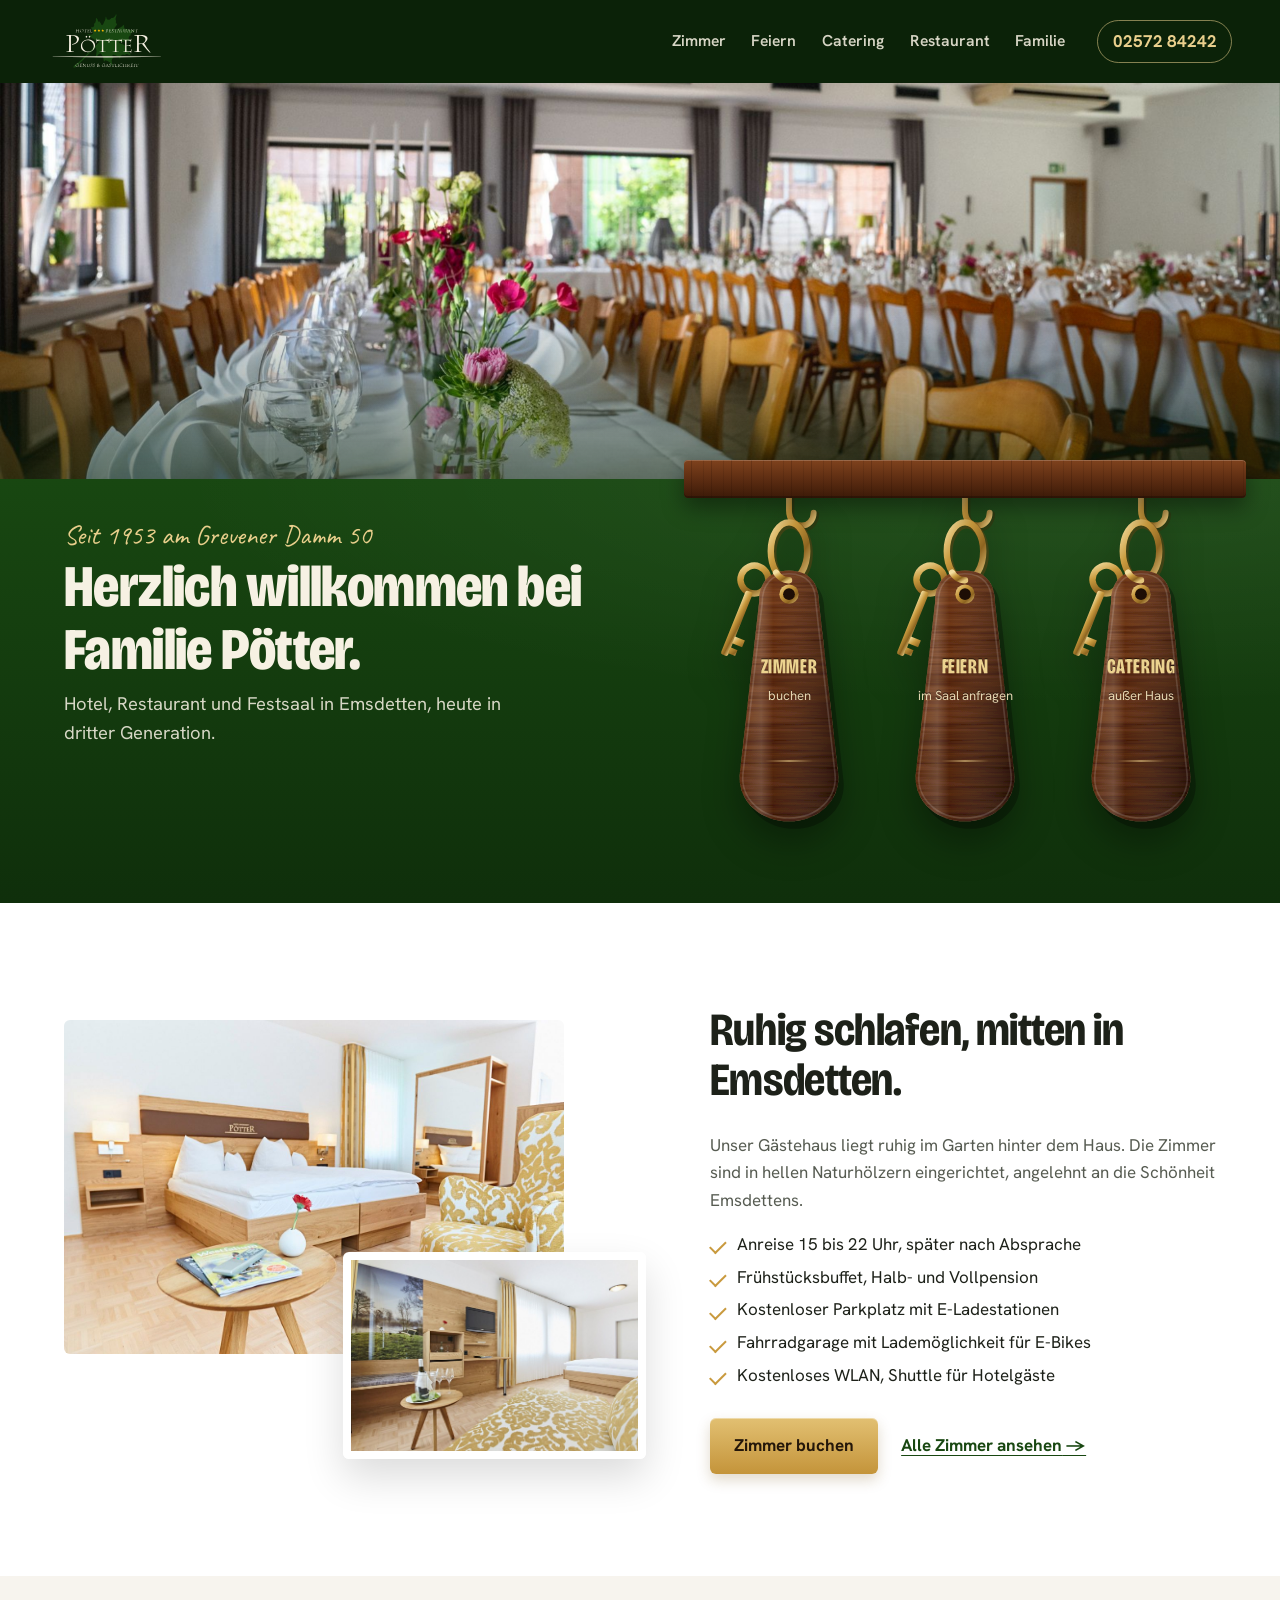
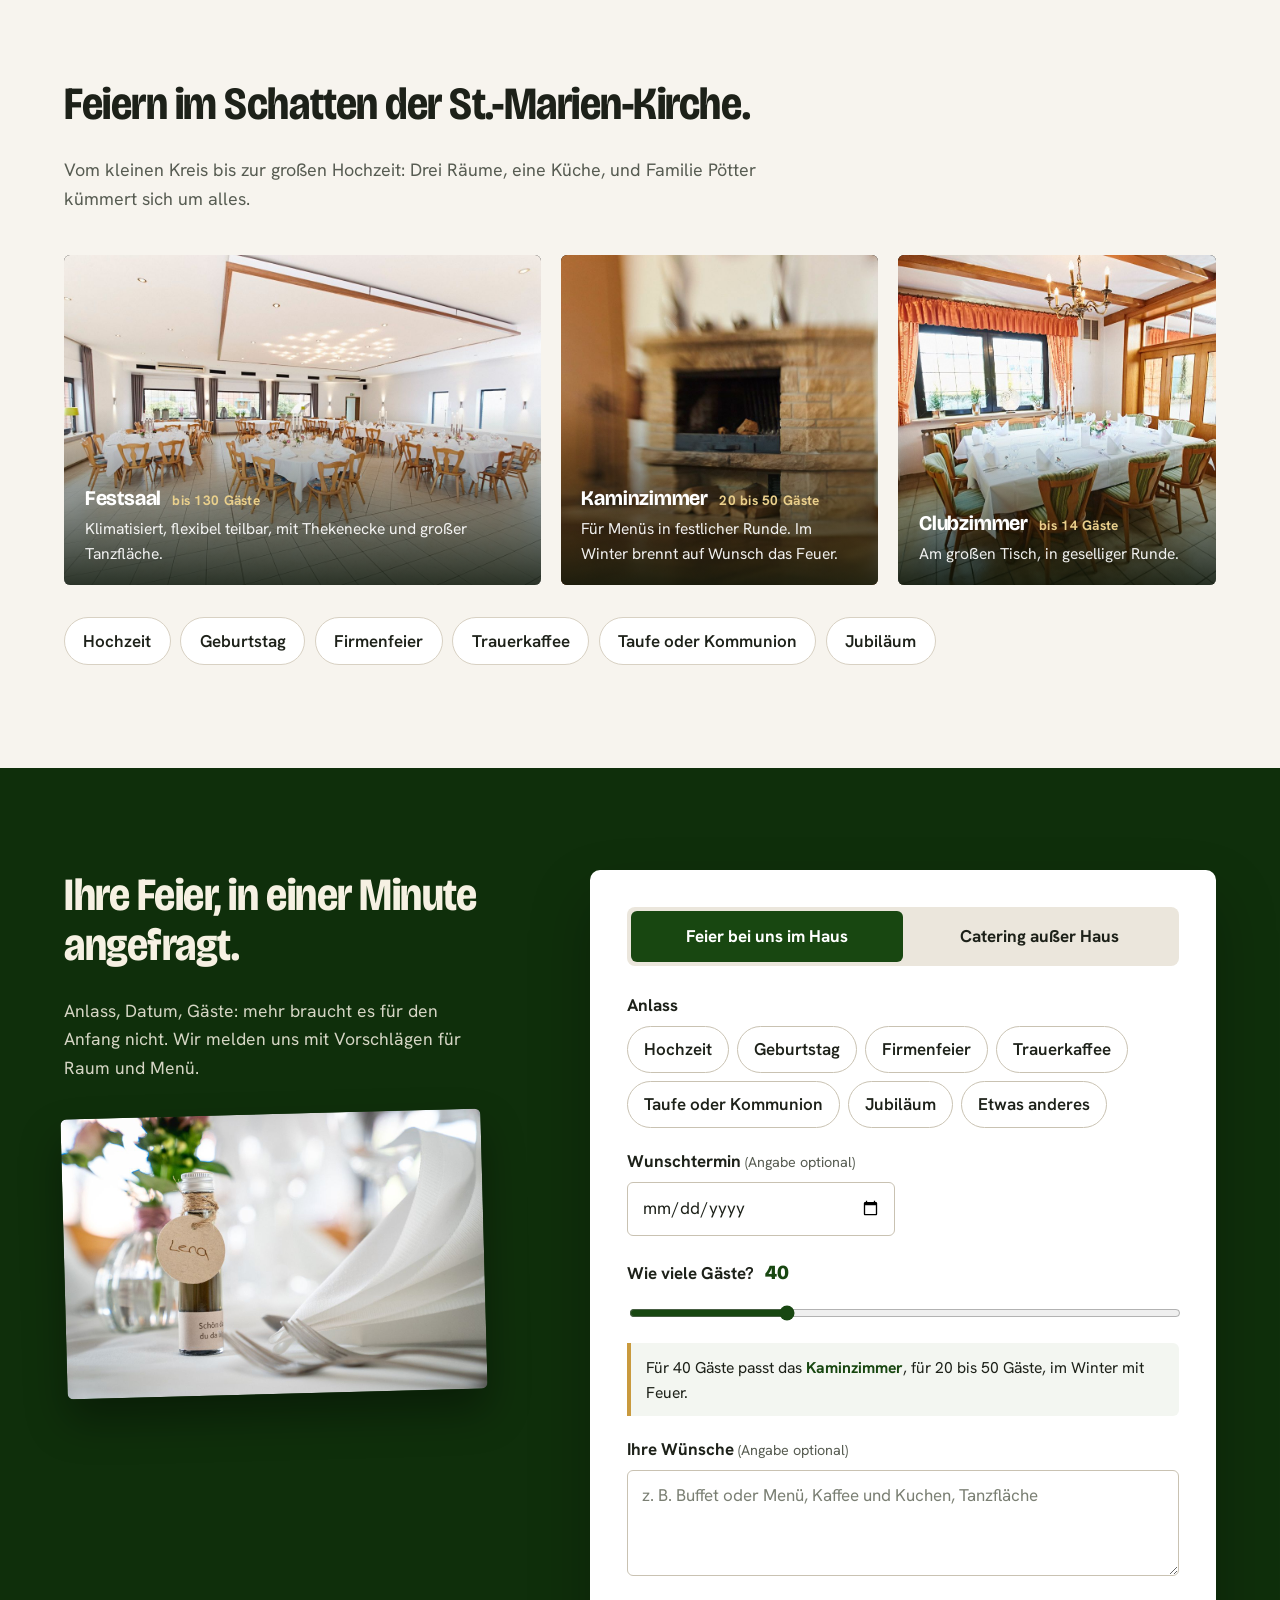
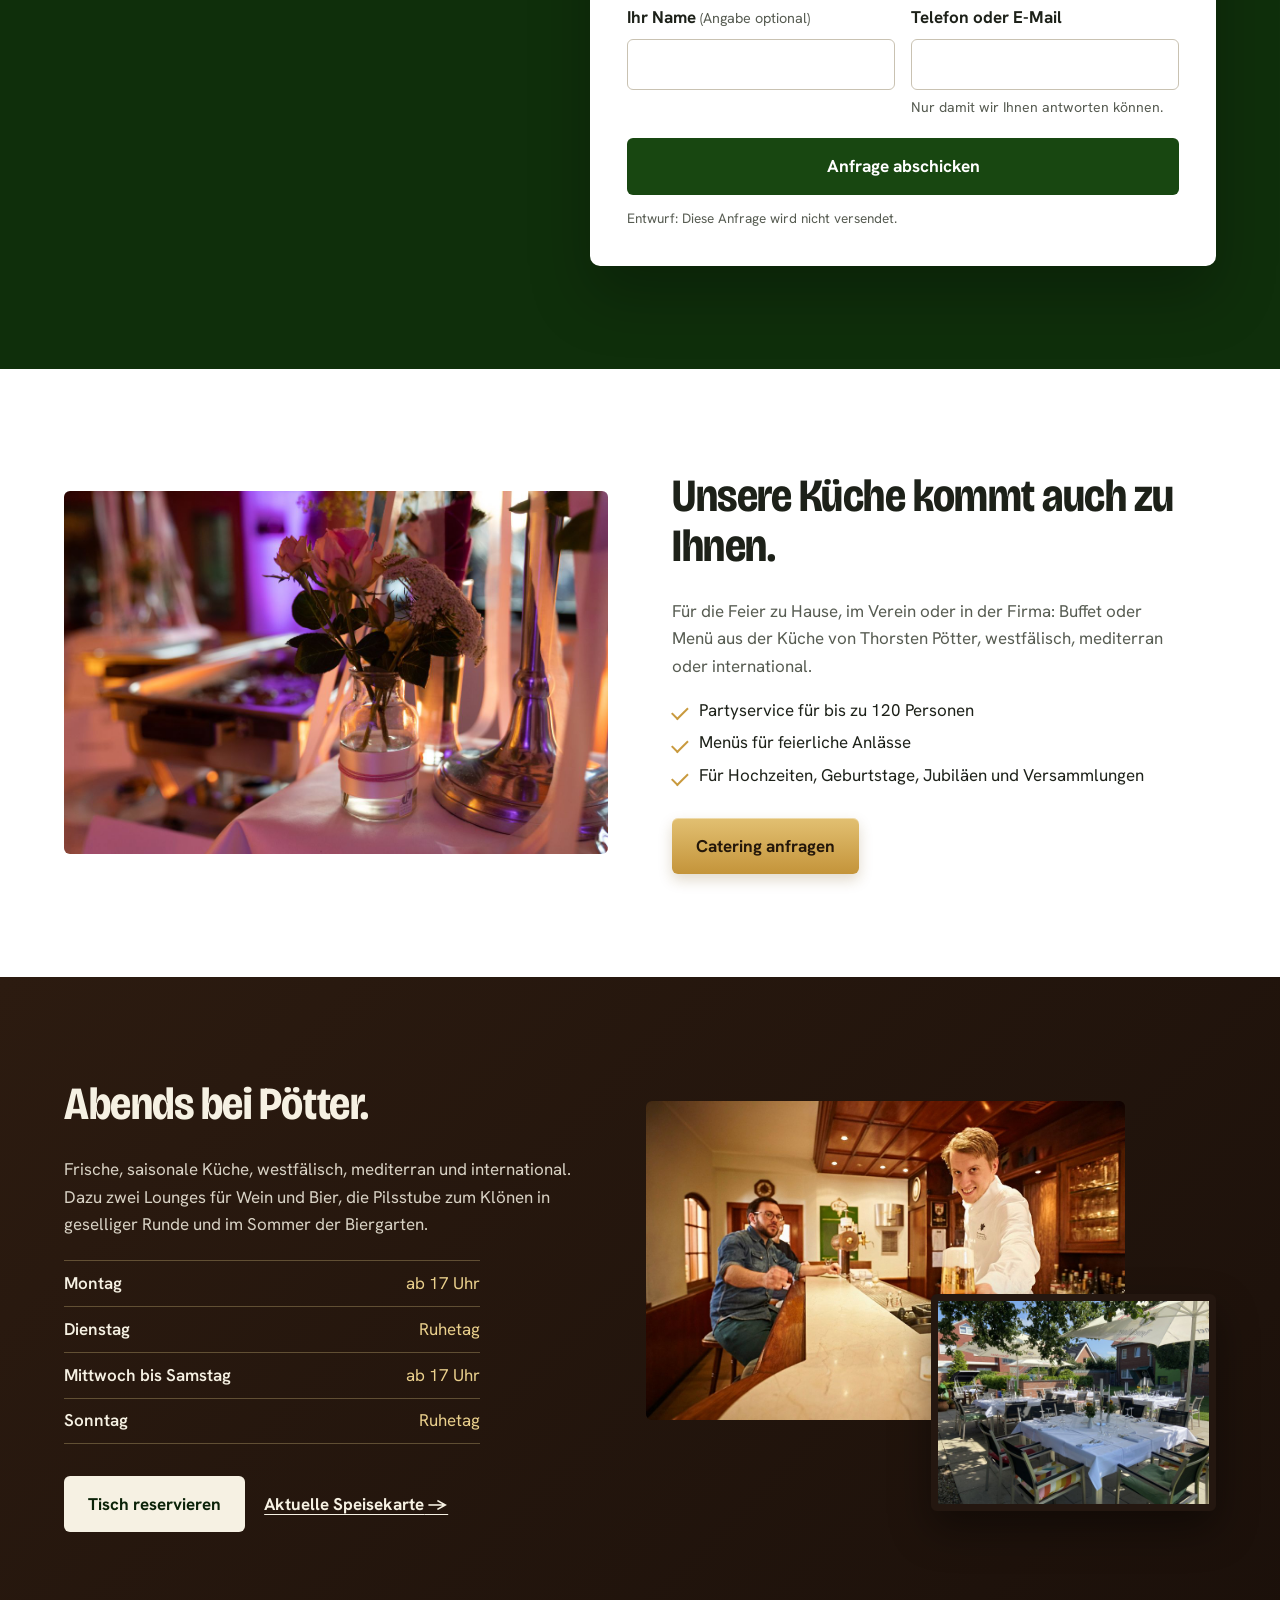
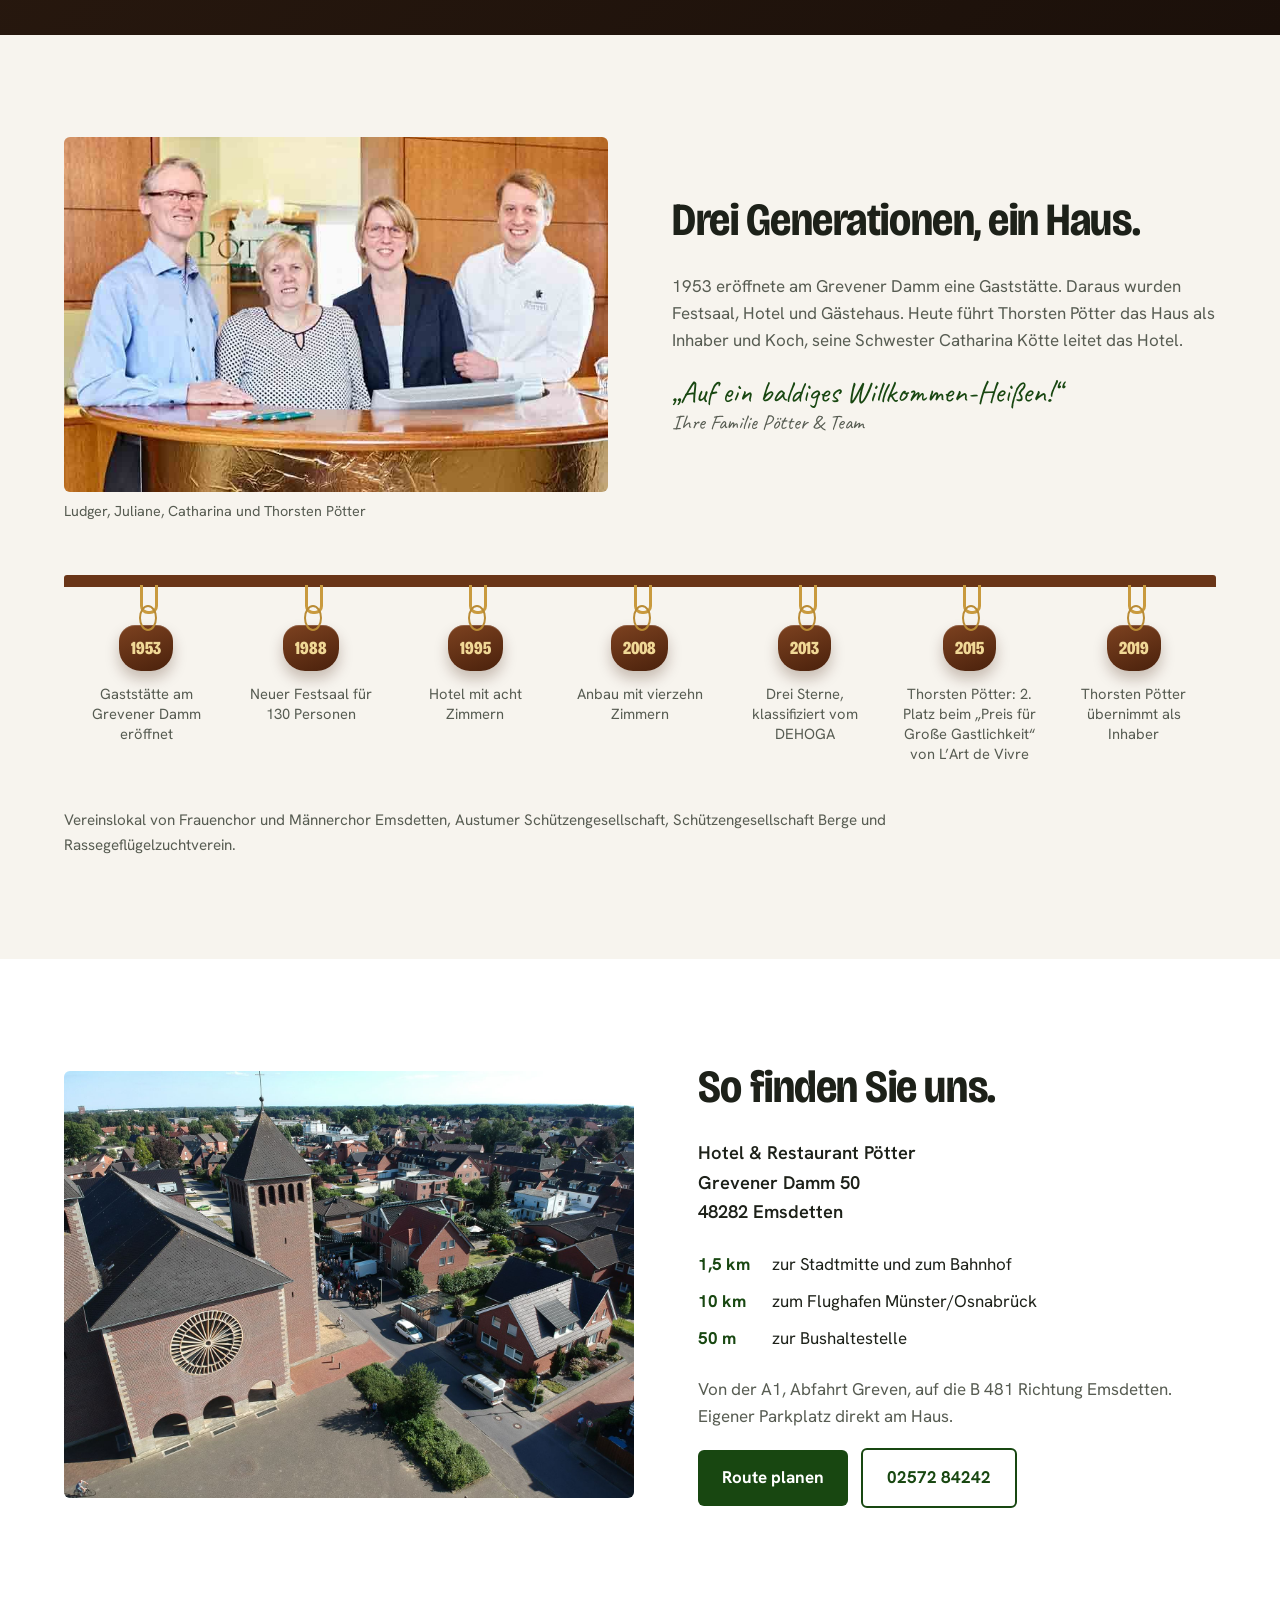
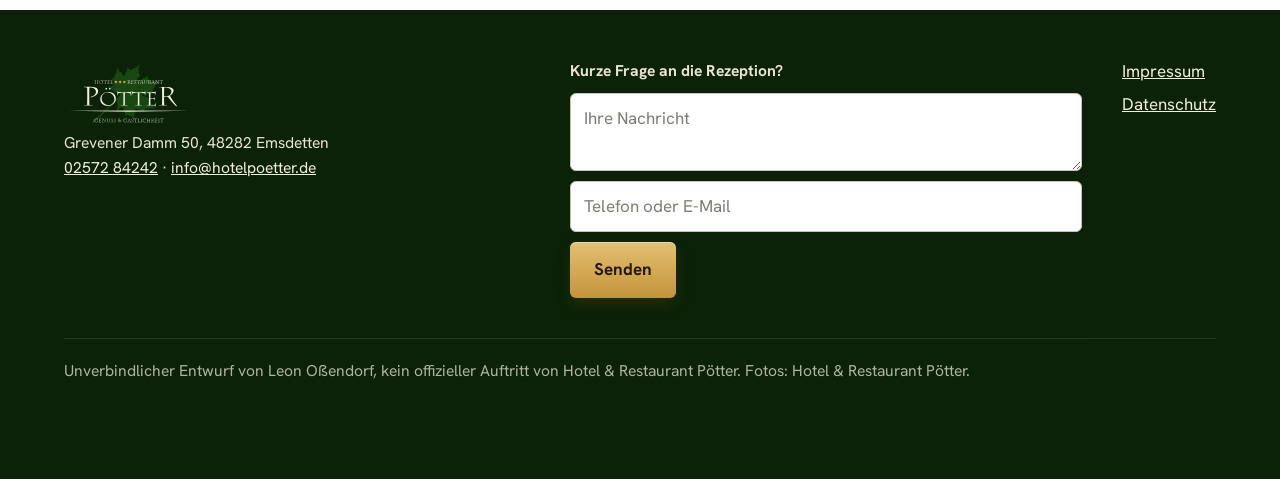
==== commit ba001be4: "Anhänger: Symbol sauber positioniert" ====
--- a/index.html
+++ b/index.html
@@ -7,7 +7,7 @@
 <title>Hotel & Restaurant Pötter, Emsdetten (Entwurf)</title>
 <meta name="description" content="Unverbindlicher Entwurf von Leon Oßendorf für das Hotel & Restaurant Pötter in Emsdetten.">
 <link rel="preload" href="fonts/bricolage.woff" as="font" type="font/woff" crossorigin>
-<link rel="stylesheet" href="css/style.css?v=1">
+<link rel="stylesheet" href="css/style.css?v=3">
 <link rel="icon" href="img/signet.svg" type="image/svg+xml">
 </head>
 <body>
@@ -97,19 +97,19 @@
     <ul class="schluessel" aria-label="Wohin möchten Sie?">
       <li>
         <a class="key" href="#zimmer" data-open="buchung">
-          <svg class="fob" viewBox="0 -34 140 354" aria-hidden="true"><use href="#anhaenger"/></svg>
+          <svg class="fob" viewBox="0 -34 140 354" aria-hidden="true"><use href="#anhaenger" y="-34"/></svg>
           <span class="gravur"><span class="g-gross">Zimmer</span><span class="g-klein">buchen</span></span>
         </a>
       </li>
       <li>
         <a class="key" href="#anfrage" data-weg="saal">
-          <svg class="fob" viewBox="0 -34 140 354" aria-hidden="true"><use href="#anhaenger"/></svg>
+          <svg class="fob" viewBox="0 -34 140 354" aria-hidden="true"><use href="#anhaenger" y="-34"/></svg>
           <span class="gravur"><span class="g-gross">Feiern</span><span class="g-klein">im Saal anfragen</span></span>
         </a>
       </li>
       <li>
         <a class="key" href="#anfrage" data-weg="catering">
-          <svg class="fob" viewBox="0 -34 140 354" aria-hidden="true"><use href="#anhaenger"/></svg>
+          <svg class="fob" viewBox="0 -34 140 354" aria-hidden="true"><use href="#anhaenger" y="-34"/></svg>
           <span class="gravur"><span class="g-gross">Catering</span><span class="g-klein">außer Haus</span></span>
         </a>
       </li>
@@ -392,6 +392,6 @@
   </form>
 </dialog>
 
-<script src="js/main.js?v=1"></script>
+<script src="js/main.js?v=2"></script>
 </body>
 </html>
--- a/css/style.css
+++ b/css/style.css
@@ -72,11 +72,11 @@
 .key:hover,.key:focus-visible{animation:wink 1.1s ease-in-out}
 @keyframes wink{0%,100%{transform:rotate(0)}30%{transform:rotate(-3.5deg)}65%{transform:rotate(2deg)}}
 .fob{width:100%;height:100%;display:block;filter:drop-shadow(0 18px 18px rgba(0,0,0,.35))}
-.gravur{position:absolute;left:12%;right:12%;top:56%;display:flex;flex-direction:column;align-items:center;text-align:center;gap:.25rem}
+.gravur{position:absolute;left:12%;right:12%;top:47%;display:flex;flex-direction:column;align-items:center;text-align:center;gap:.25rem}
 .g-gross{font-family:"Bricolage",sans-serif;font-weight:700;font-stretch:76%;font-size:1.3rem;letter-spacing:.03em;text-transform:uppercase;
   color:#ecd38f;text-shadow:0 -1px 0 rgba(0,0,0,.55),0 1px 0 rgba(255,235,180,.25)}
 .g-klein{font-size:.82rem;line-height:1.25;color:#f1e3bd;opacity:.92;max-width:8.5em;text-shadow:0 -1px 0 rgba(0,0,0,.5)}
-.key::after{content:"";position:absolute;left:34%;right:34%;top:84%;height:2px;background:linear-gradient(90deg,transparent,rgba(233,207,140,.55),transparent)}
+.key::after{content:"";position:absolute;left:34%;right:34%;top:76%;height:2px;background:linear-gradient(90deg,transparent,rgba(233,207,140,.55),transparent)}
 .key:focus-visible{outline-offset:6px}
 
 /* Blöcke */
